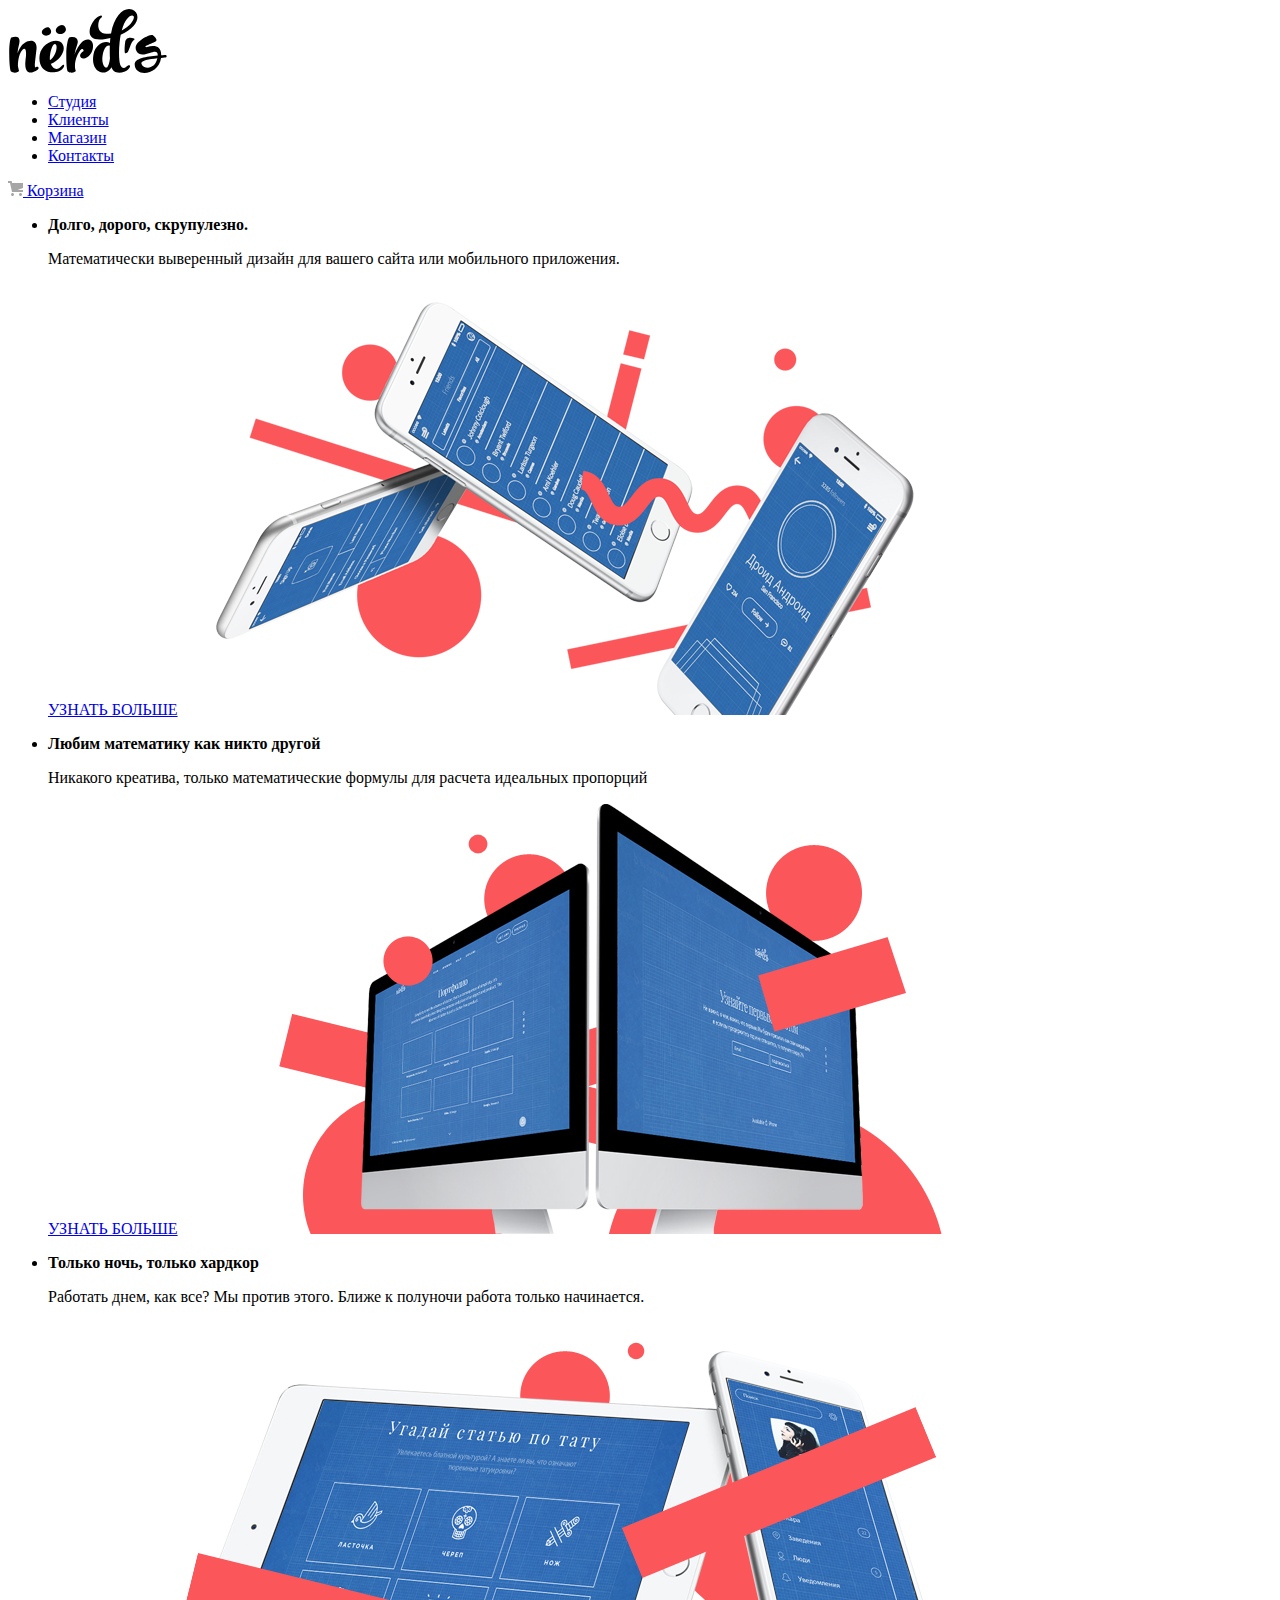
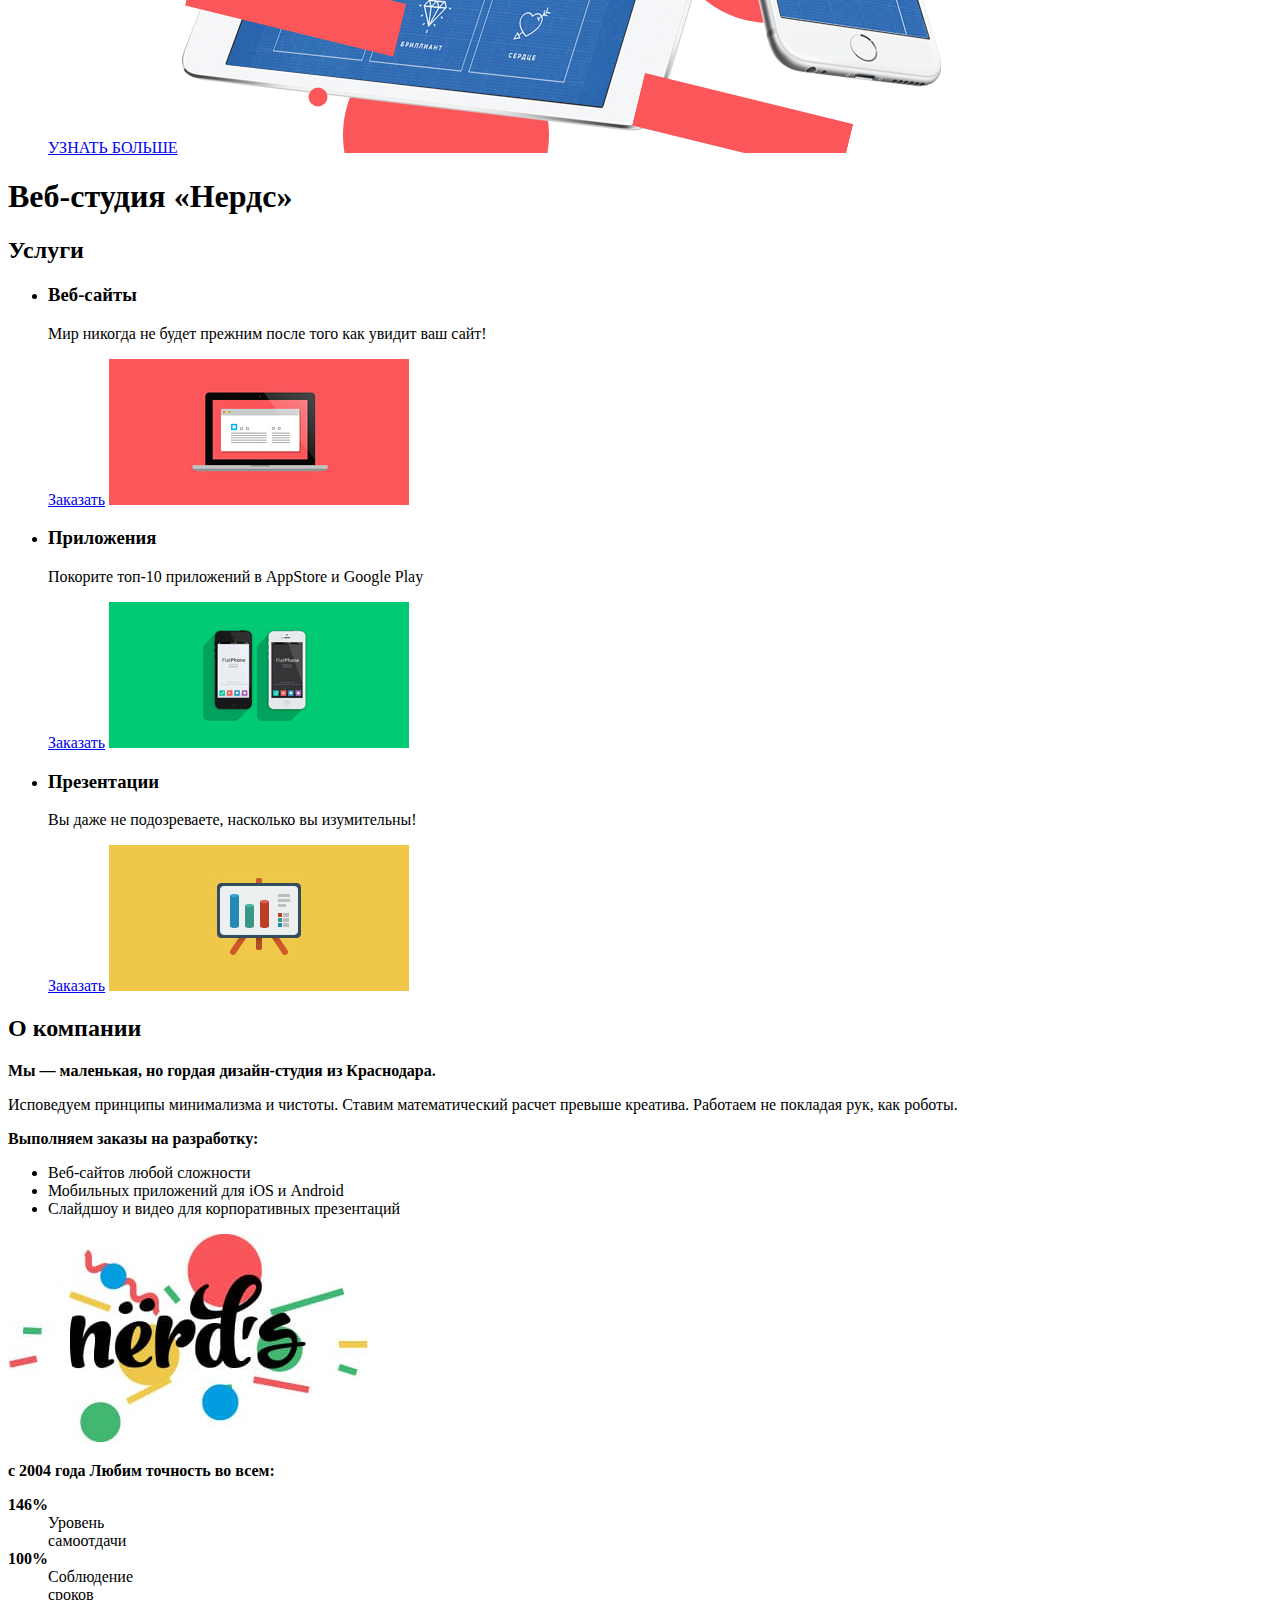
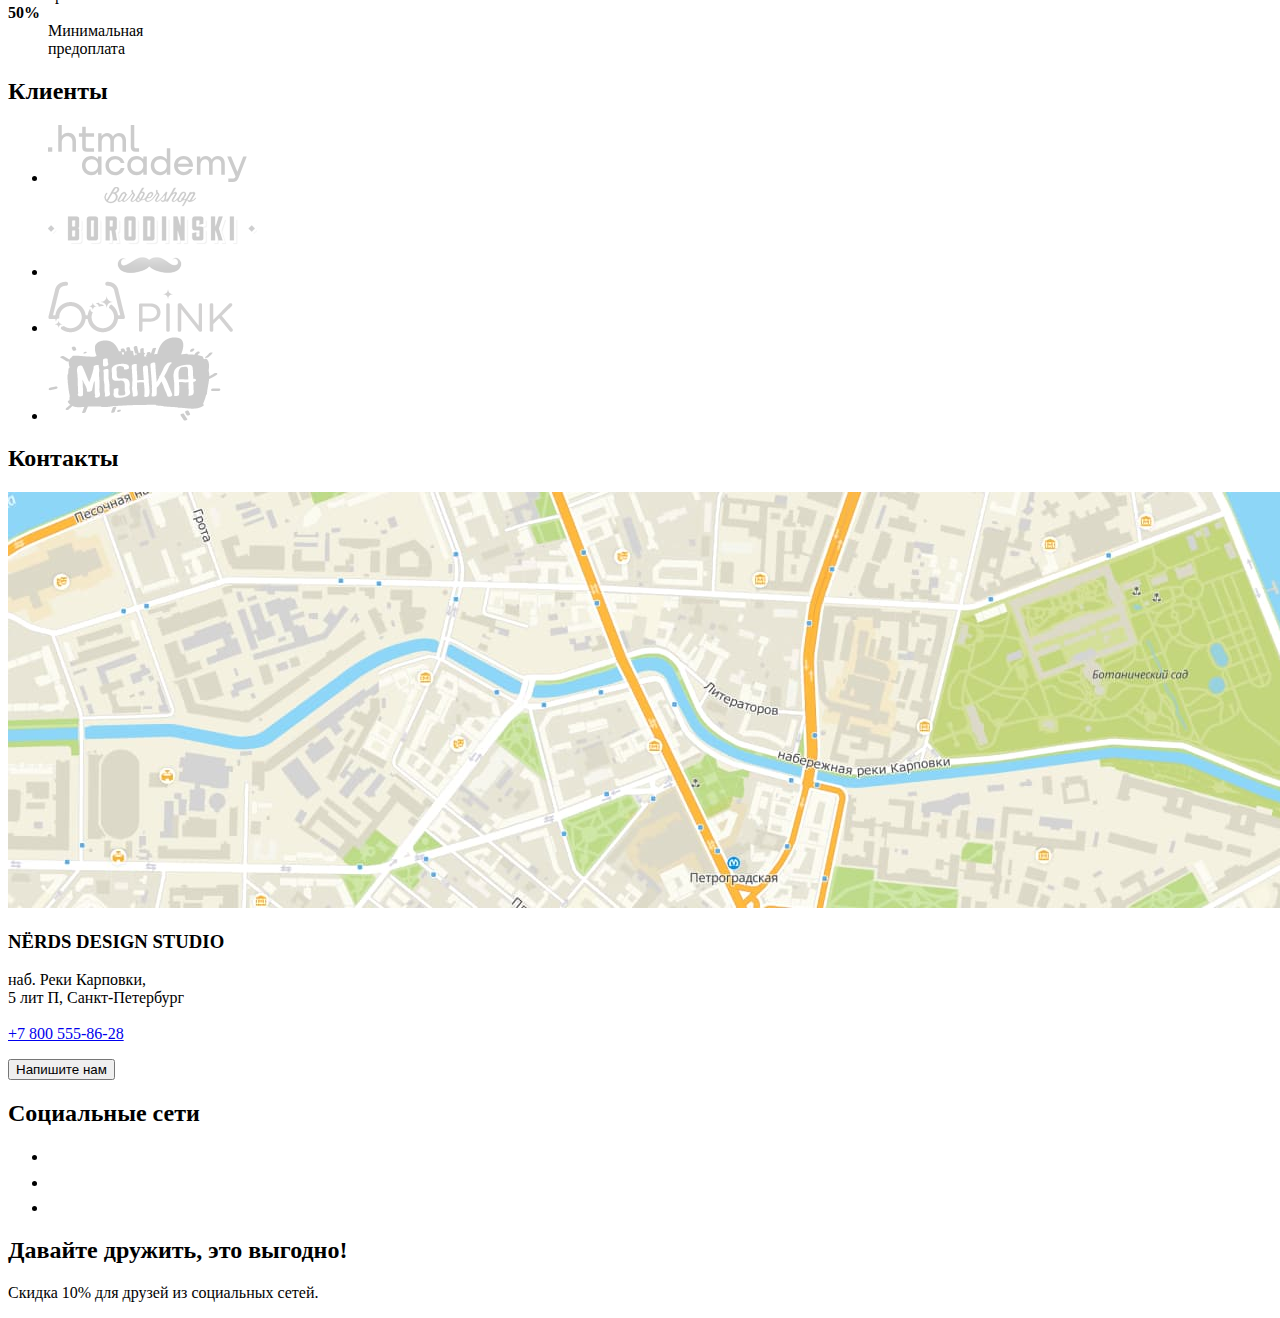
==== index.html @ b9148924 "Добавил изображения" ====
<!DOCTYPE html>
<html lang="ru">

<head>
  <meta charset="utf-8">
  <title>HTML Academy: Нёрдс</title>
  <link rel="icon" href="favicon.ico">
  <link rel="shortcut icon" href="img/favicon/favicon.svg" type="image/svg+xml">
  <link rel="apple-touch-icon" href="img/favicon/favicon-180.png">
  <link rel="manifest" href="manifest.webmanifest">
</head>

<body>
  <header class="main-header">
    <a>
      <img src="img/logo/nerds-logo.svg" width="160" height="65" alt="Логотип студии «Нердс».">
    </a>
    <nav>
      <ul>
        <li><a href="#">Студия</a></li>
        <li><a href="#">Клиенты</a></li>
        <li><a href="catalog.html">Магазин</a></li>
        <li><a href="#">Контакты</a></li>
      </ul>
      <a href="#"><img src="img/icons/cart-icon.svg" width="15" height="15" alt=""> Корзина</a>
    </nav>
    <ul class="slider">
      <li>
        <p><b>Долго, дорого, скрупулезно.</b></p>
        <p>Математически выверенный дизайн для вашего сайта или мобильного приложения.</p>
        <a href="#">УЗНАТЬ БОЛЬШЕ</a>
        <img src="img/slider/slide1.png" width="760" height="431"
          alt="Три мобильных телефона на фоне абстрактых фигур.">
      </li>
      <li>
        <p><b>Любим математику как никто другой</b></p>
        <p>Никакого креатива, только математические формулы для расчета идеальных пропорций</p>
        <a href="#">УЗНАТЬ БОЛЬШЕ</a>
        <img src="img/slider/slide2.png" width="760" height="431"
          alt="Два десктопных компьютера на фоне абстрактных фигур.">
      </li>
      <li>
        <p><b>Только ночь, только хардкор</b></p>
        <p>Работать днем, как все? Мы против этого. Ближе к полуночи работа только начинается.</p>
        <a href="#">УЗНАТЬ БОЛЬШЕ</a>
        <img src="img/slider/slide3.png" width="760" height="431"
          alt="Мобильный телефон и планшет на фоне абстрактных фигур.">
      </li>
    </ul>
  </header>
  <main>
    <h1>Веб-студия «Нердс»</h1>
    <section class="services">
      <h2>Услуги</h2>
      <ul>
        <li>
          <h3>Веб-сайты</h3>
          <p>Мир никогда не будет прежним после того как увидит ваш сайт!</p>
          <a href="#">Заказать</a>
          <img src="img/features/sites.png" width="300" height="146" alt="Компьютер на одноцветном фоне.">
        </li>
        <li>
          <h3>Приложения</h3>
          <p>Покорите топ-10 приложений в AppStore и Google Play</p>
          <a href="#">Заказать</a>
          <img src="img/features/phones.png" width="300" height="146" alt="Два телефона на одноцветном фоне.">
        </li>
        <li>
          <h3>Презентации</h3>
          <p>Вы даже не подозреваете, насколько вы изумительны!</p>
          <a href="#">Заказать</a>
          <img src="img/features/presentations.png" width="300" height="146"
            alt="Доска с презентацией на одноцветном фоне.">
        </li>
      </ul>
    </section>
    <section class="about">
      <h2>О компании</h2>
      <p><b>Мы — маленькая, но гордая дизайн-студия из Краснодара.</b></p>
      <p>Исповедуем принципы минимализма и чистоты. Ставим математический расчет превыше креатива. Работаем не покладая
        рук, как роботы.</p>
      <p><b>Выполняем заказы на разработку:</b></p>
      <ul>
        <li>Веб-сайтов любой сложности</li>
        <li>Мобильных приложений для iOS и Android</li>
        <li>Слайдшоу и видео для корпоративных презентаций</li>
      </ul>
      <img src="img/nerds-color.jpg" width="360" height="208" alt="цветной логотип студии «Нердс».">
      <p><b>с 2004 года Любим точность во всем:</b></p>
      <dl>
        <dt><b>146<span>%</span></b></dt>
        <dd>Уровень<br>самоотдачи</dd>
        <dt><b>100<span>%</span></b></dt>
        <dd>Соблюдение<br>сроков</dd>
        <dt><b>50<span>%</span></b></dt>
        <dd>Минимальная<br>предоплата</dd>
      </dl>
    </section>
    <section class="clients">
      <h2>Клиенты</h2>
      <ul>
        <li><img src="img/logo/htmlacademy.svg" width="199" height="58" alt="Логотип компании «Html academy»."></li>
        <li><img src="img/logo/borodinski.png" width="209" height="90" alt="Логотип компании «Барбершоп Бородинский».">
        </li>
        <li><img src="img/logo/pink.png" width="185" height="52" alt="Логотип компании «Pink»."></li>
        <li><img src="img/logo/mishka.png" width="173" height="84" alt="Логотип компании «Mishka»."></li>
      </ul>
    </section>
  </main>
  <footer class="main-footer">
    <section class="contacts">
      <h2>Контакты</h2>
      <img src="img/map.jpg" width="1440" height="416"
        alt="Расположение компании «Нердс» на карте по адресу Санкт-Петербург, наб. Реки Карповки 5 лит П">
      <article>
        <h3>NЁRDS DESIGN STUDIO</h3>
        <p>наб. Реки Карповки, <br>5 лит П, Санкт-Петербург<br><br><a href="tel:+78005558628">+7 800 555-86-28</a></p>
        <button type="button">Напишите нам</button>
      </article>
    </section>
    <section>
      <h2>Социальные сети</h2>
      <ul>
        <li><img src="img/icons/vk-icon.svg" width="27" height="15" alt="Вконтакте"></li>
        <li><img src="img/icons/fb-icon.svg" width="12" height="22" alt="Фейсбук"></li>
        <li><img src="img/icons/insta-icon.svg" width="21" height="21" alt="Инстаграм"></li>
      </ul>
    </section>
    <section>
      <h2>Давайте дружить, это выгодно!</h2>
      <p>Скидка 10% для друзей из социальных сетей.</p>
    </section>
  </footer>
</body>

</html>
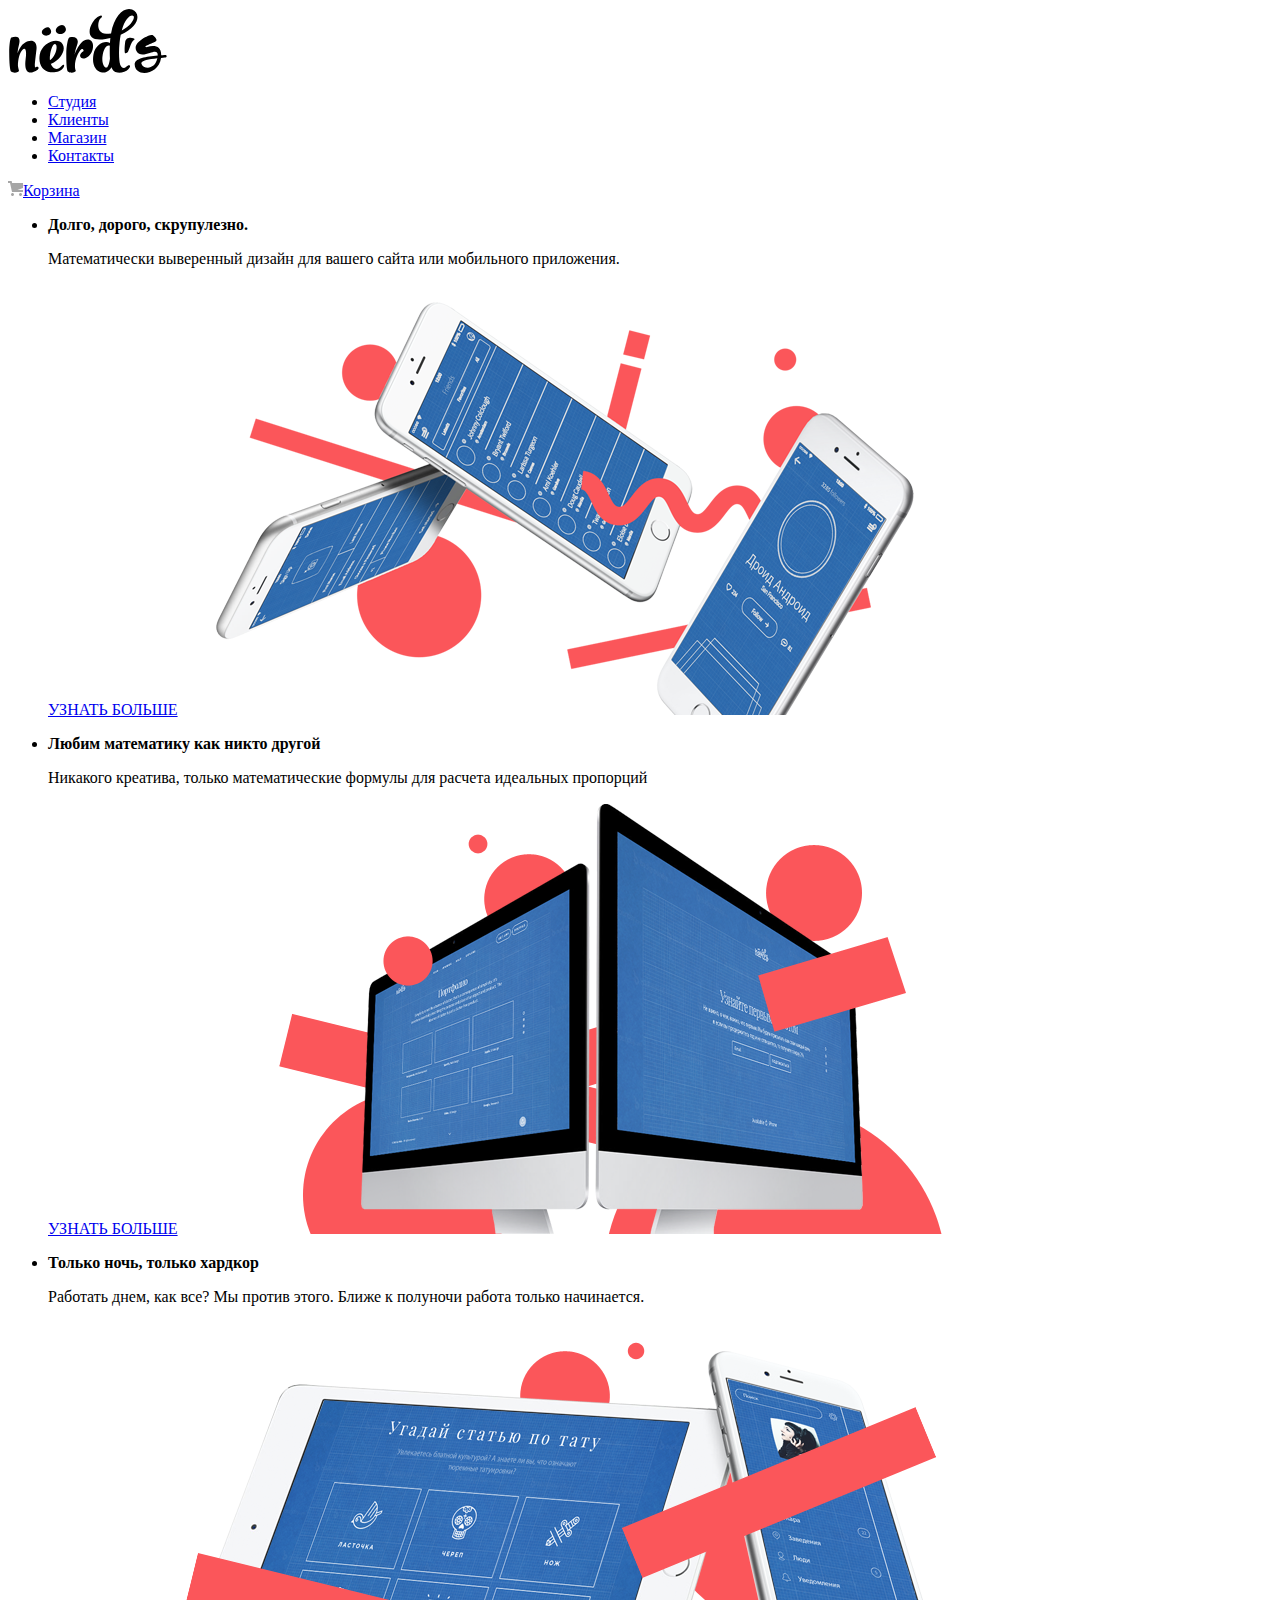
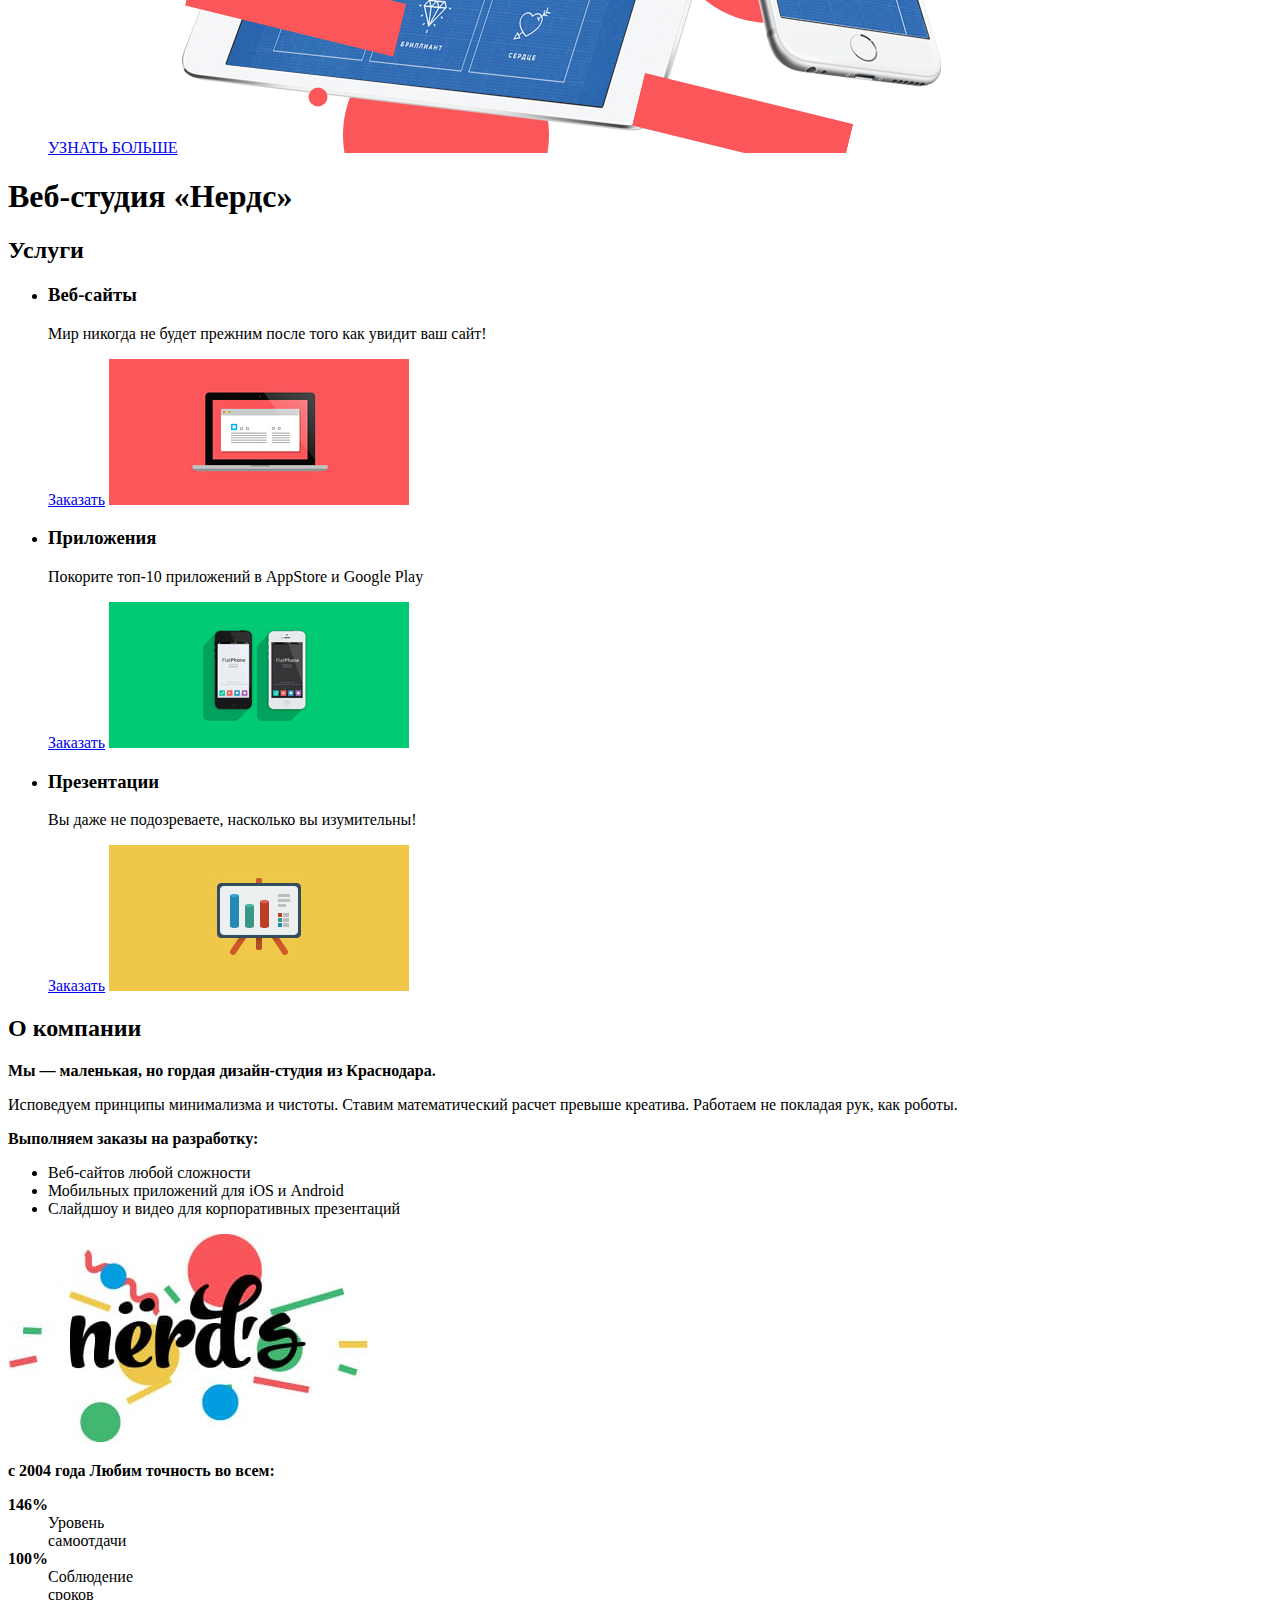
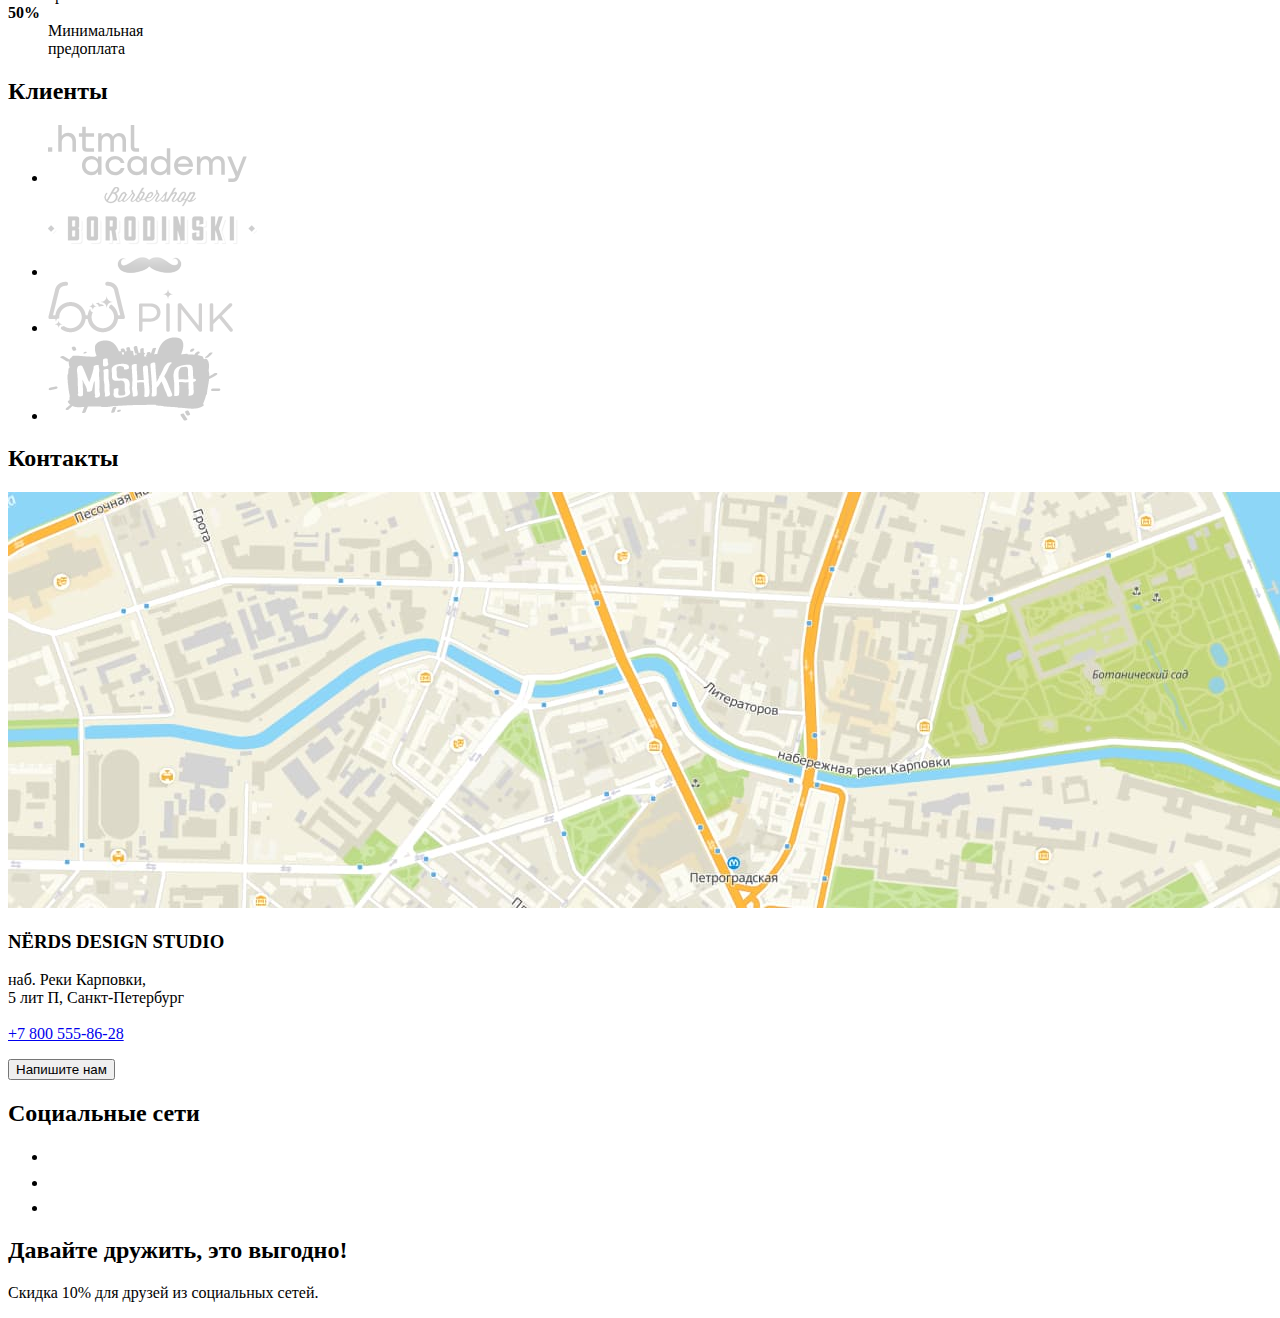
==== commit 54baf038: "Заплнил атрибут alt у иконки корзины" ====
--- a/index.html
+++ b/index.html
@@ -22,7 +22,7 @@
         <li><a href="catalog.html">Магазин</a></li>
         <li><a href="#">Контакты</a></li>
       </ul>
-      <a href="#"><img src="img/icons/cart-icon.svg" width="15" height="15" alt=""> Корзина</a>
+      <a href="#"><img src="img/icons/cart-icon.svg" width="15" height="15" alt="Корзина">Корзина</a>
     </nav>
     <ul class="slider">
       <li>
@@ -108,7 +108,7 @@
     </section>
   </main>
   <footer class="main-footer">
-    <section class="contacts">
+    <div class="contacts">
       <h2>Контакты</h2>
       <img src="img/map.jpg" width="1440" height="416"
         alt="Расположение компании «Нердс» на карте по адресу Санкт-Петербург, наб. Реки Карповки 5 лит П">
@@ -117,19 +117,19 @@
         <p>наб. Реки Карповки, <br>5 лит П, Санкт-Петербург<br><br><a href="tel:+78005558628">+7 800 555-86-28</a></p>
         <button type="button">Напишите нам</button>
       </article>
-    </section>
-    <section>
+    </div>
+    <div>
       <h2>Социальные сети</h2>
       <ul>
         <li><img src="img/icons/vk-icon.svg" width="27" height="15" alt="Вконтакте"></li>
         <li><img src="img/icons/fb-icon.svg" width="12" height="22" alt="Фейсбук"></li>
         <li><img src="img/icons/insta-icon.svg" width="21" height="21" alt="Инстаграм"></li>
       </ul>
-    </section>
-    <section>
+    </div>
+    <div>
       <h2>Давайте дружить, это выгодно!</h2>
       <p>Скидка 10% для друзей из социальных сетей.</p>
-    </section>
+    </div>
   </footer>
 </body>
 
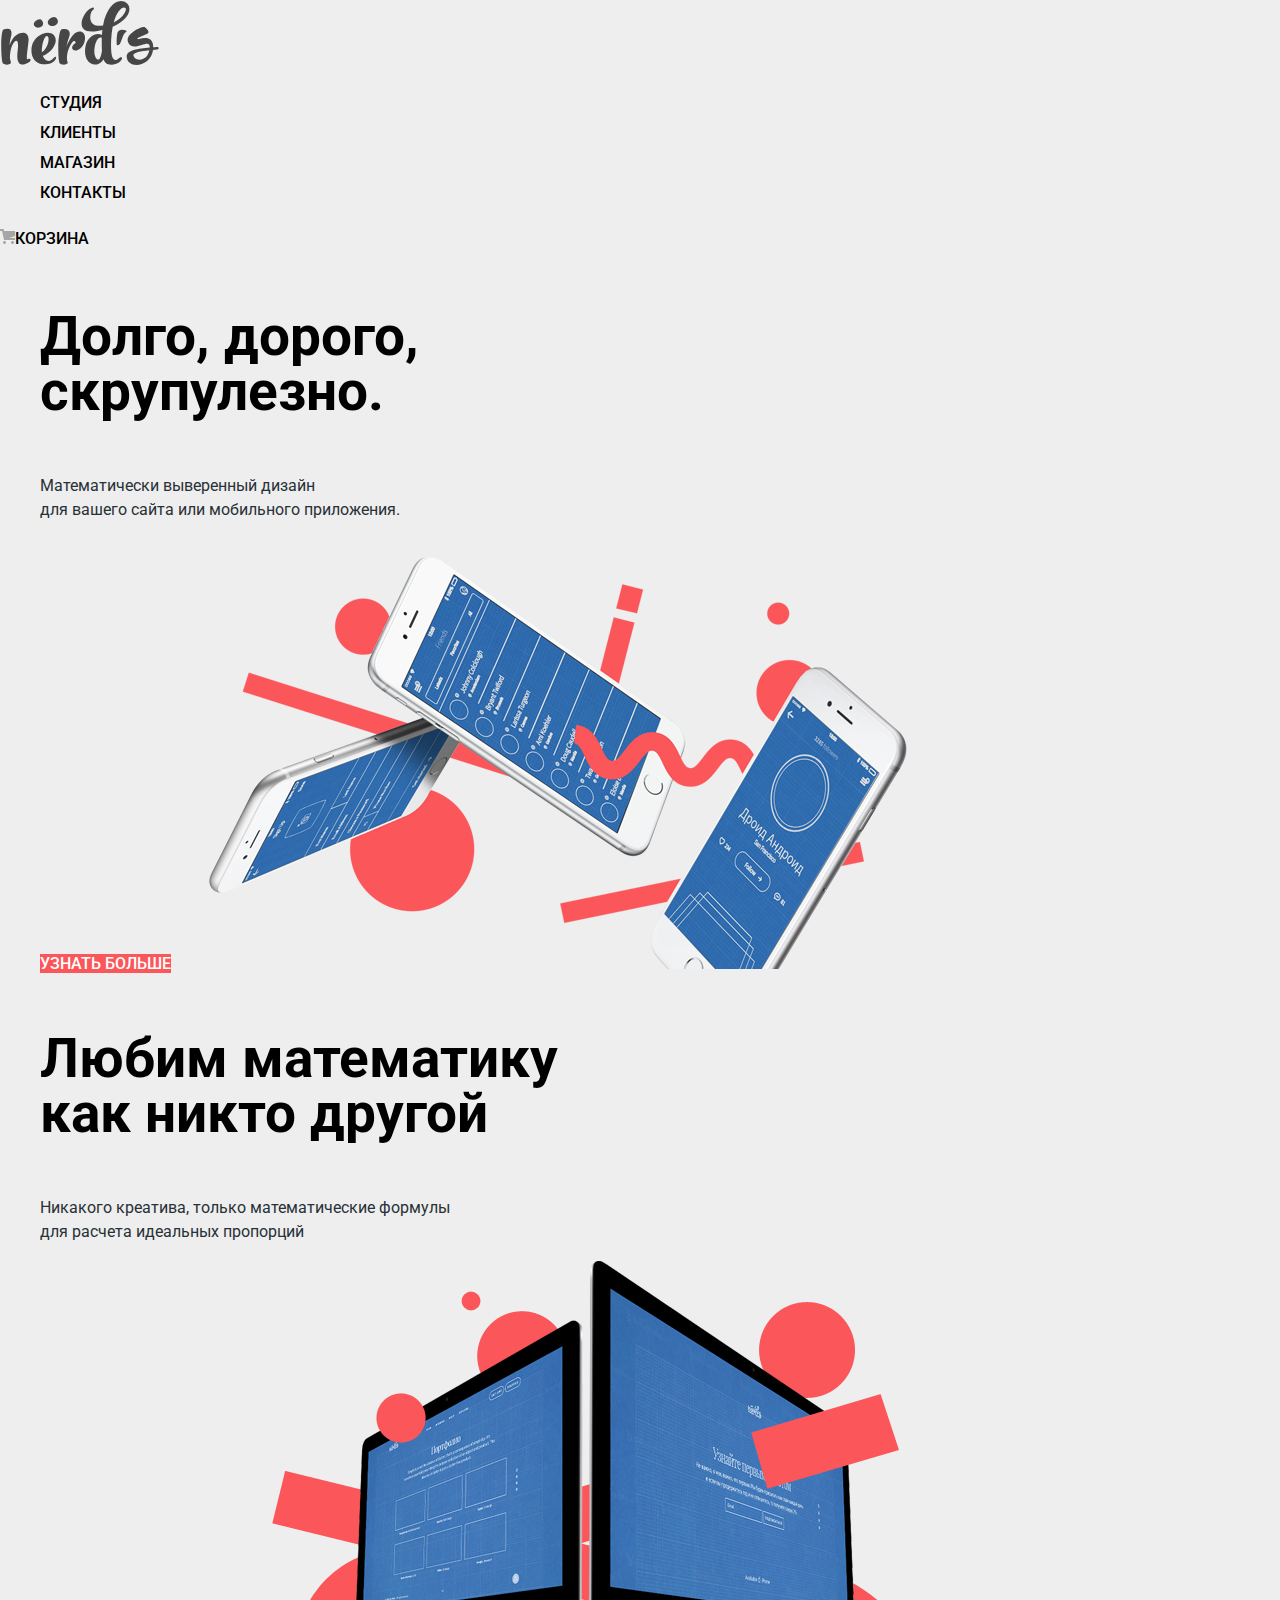
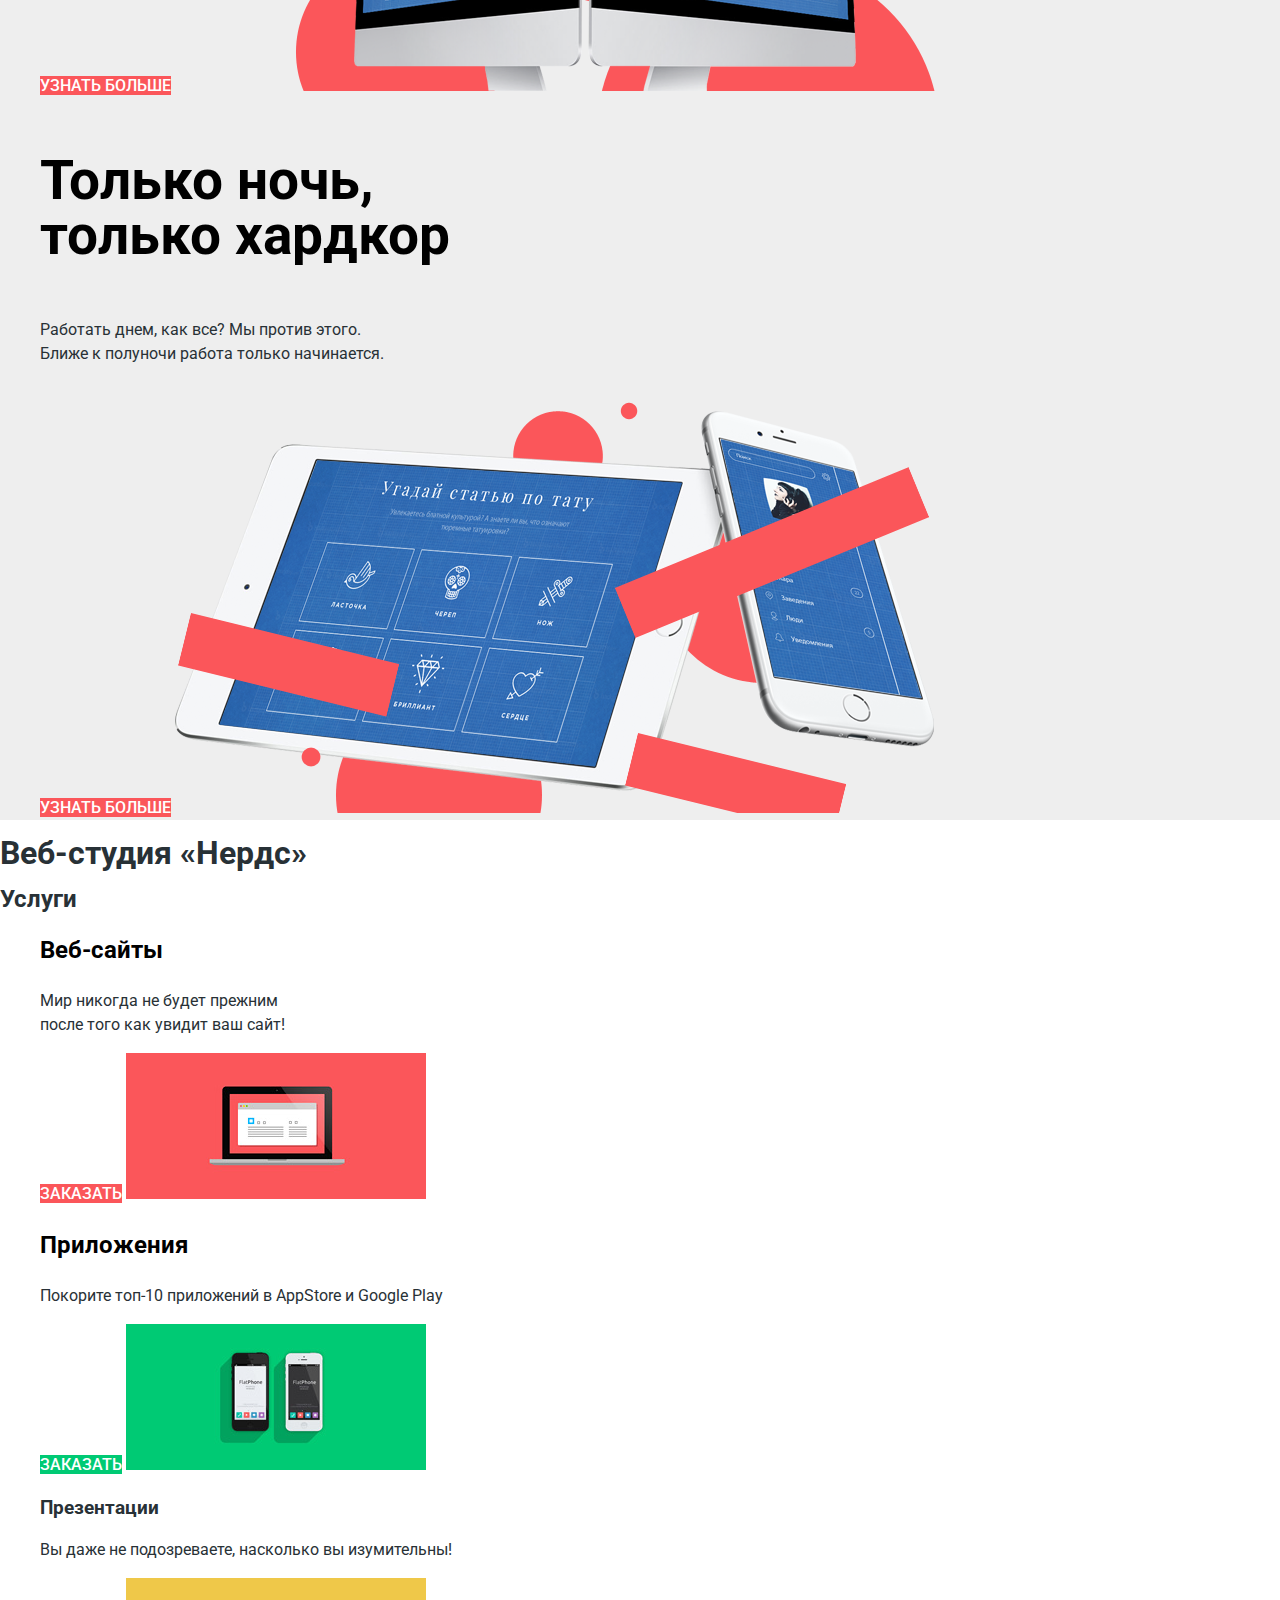
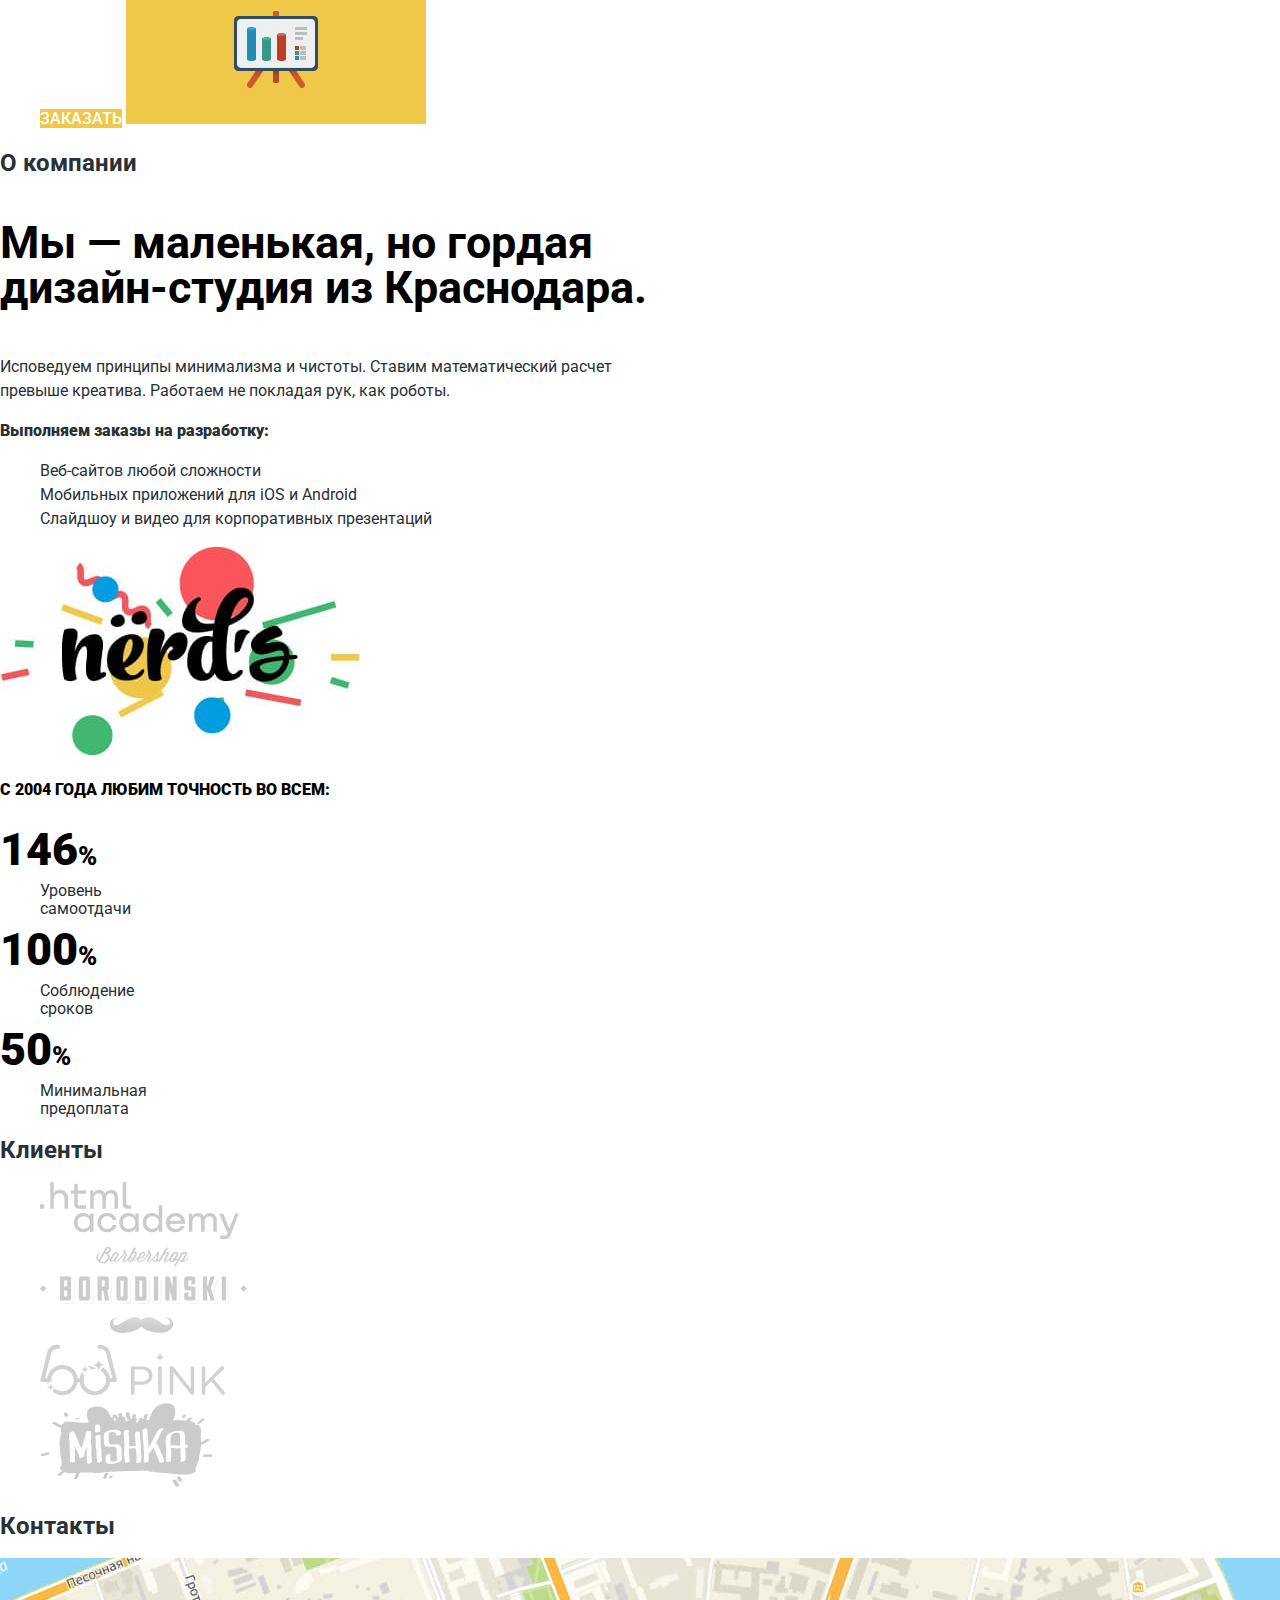
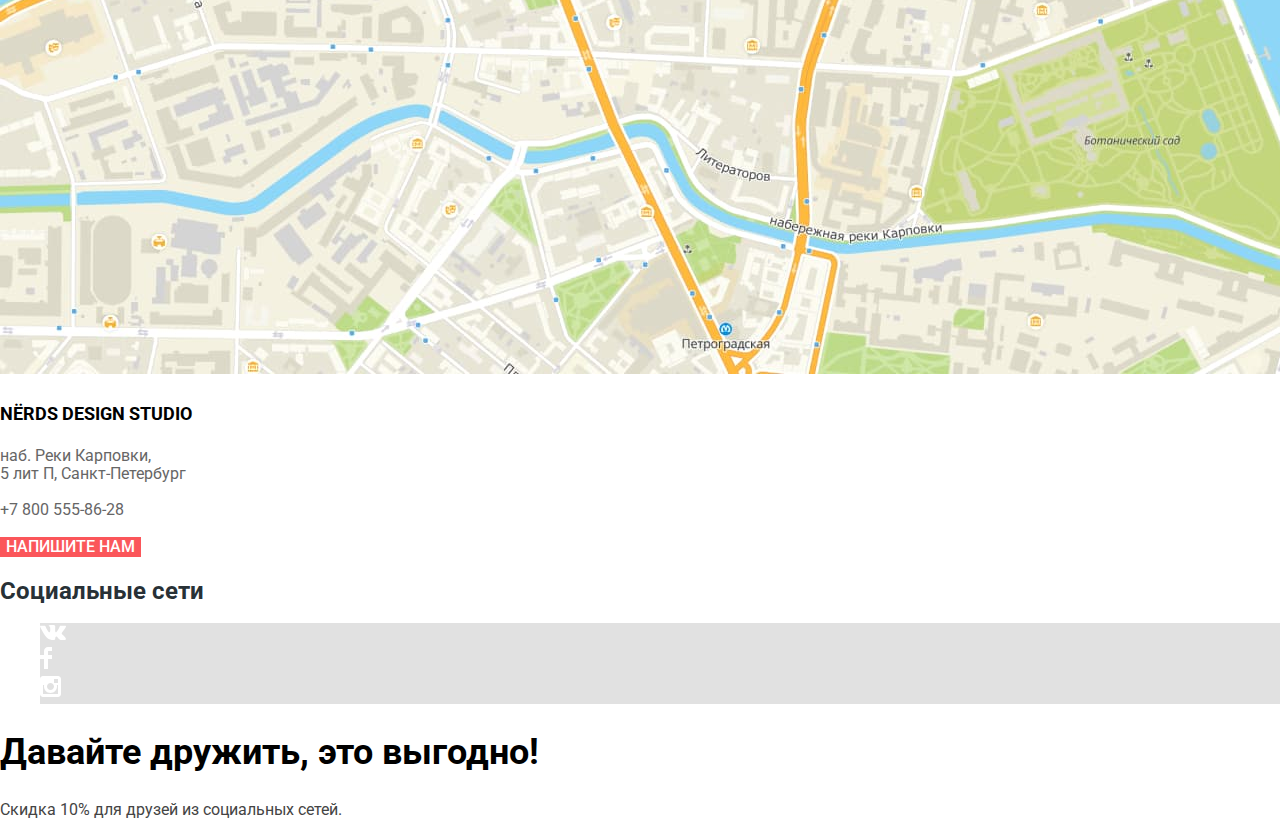
==== commit 80f739d4: "стилизовал главную страницу" ====
--- a/index.html
+++ b/index.html
@@ -8,41 +8,47 @@
   <link rel="shortcut icon" href="img/favicon/favicon.svg" type="image/svg+xml">
   <link rel="apple-touch-icon" href="img/favicon/favicon-180.png">
   <link rel="manifest" href="manifest.webmanifest">
+  <link href="css/normalize.css" rel="stylesheet">
+  <link href="css/style.css" rel="stylesheet">
+  <link rel="preconnect" href="https://fonts.gstatic.com">
+  <link href="https://fonts.googleapis.com/css2?family=Roboto:wght@400;500;700&display=swap" rel="stylesheet">
 </head>
 
-<body>
-  <header class="main-header">
+<body class="page">
+  <header class="header">
     <a>
-      <img src="img/logo/nerds-logo.svg" width="160" height="65" alt="Логотип студии «Нердс».">
+      <img class="header-logo" src="img/logo/nerds-logo.svg" width="160" height="65" alt="Логотип студии «Нердс».">
     </a>
     <nav>
-      <ul>
-        <li><a href="#">Студия</a></li>
-        <li><a href="#">Клиенты</a></li>
-        <li><a href="catalog.html">Магазин</a></li>
-        <li><a href="#">Контакты</a></li>
+      <ul class="header-nav-container">
+        <li><a class="header-nav-link" href="#">Студия</a></li>
+        <li><a class="header-nav-link" href="#">Клиенты</a></li>
+        <li><a class="header-nav-link" href="catalog.html">Магазин</a></li>
+        <li><a class="header-nav-link" href="#">Контакты</a></li>
       </ul>
-      <a href="#"><img src="img/icons/cart-icon.svg" width="15" height="15" alt="Корзина">Корзина</a>
+      <a class="header-nav-link" href="#"><img src="img/icons/cart-icon.svg" width="15" height="15"
+          alt="Корзина">Корзина</a>
     </nav>
     <ul class="slider">
       <li>
-        <p><b>Долго, дорого, скрупулезно.</b></p>
-        <p>Математически выверенный дизайн для вашего сайта или мобильного приложения.</p>
-        <a href="#">УЗНАТЬ БОЛЬШЕ</a>
+        <p class="slider-title"><b>Долго, дорого,<br> скрупулезно.</b></p>
+        <p class="slider-text">Математически выверенный дизайн <br>для вашего сайта или мобильного приложения.</p>
+        <a class="button-accent1 button" href="#">УЗНАТЬ БОЛЬШЕ</a>
         <img src="img/slider/slide1.png" width="760" height="431"
           alt="Три мобильных телефона на фоне абстрактых фигур.">
       </li>
       <li>
-        <p><b>Любим математику как никто другой</b></p>
-        <p>Никакого креатива, только математические формулы для расчета идеальных пропорций</p>
-        <a href="#">УЗНАТЬ БОЛЬШЕ</a>
+        <p class="slider-title"><b>Любим математику <br>как никто другой</b></p>
+        <p class="slider-text">Никакого креатива, только математические формулы <br>для расчета идеальных пропорций</p>
+        <a class="button-accent1 button" href="#">УЗНАТЬ БОЛЬШЕ</a>
         <img src="img/slider/slide2.png" width="760" height="431"
           alt="Два десктопных компьютера на фоне абстрактных фигур.">
       </li>
       <li>
-        <p><b>Только ночь, только хардкор</b></p>
-        <p>Работать днем, как все? Мы против этого. Ближе к полуночи работа только начинается.</p>
-        <a href="#">УЗНАТЬ БОЛЬШЕ</a>
+        <p class="slider-title"><b>Только ночь, <br>только хардкор</b></p>
+        <p class="slider-text">Работать днем, как все? Мы против этого. <br>Ближе к полуночи работа только начинается.
+        </p>
+        <a class="button-accent1 button" href="#">УЗНАТЬ БОЛЬШЕ</a>
         <img src="img/slider/slide3.png" width="760" height="431"
           alt="Мобильный телефон и планшет на фоне абстрактных фигур.">
       </li>
@@ -52,23 +58,23 @@
     <h1>Веб-студия «Нердс»</h1>
     <section class="services">
       <h2>Услуги</h2>
-      <ul>
+      <ul class="services-list">
         <li>
-          <h3>Веб-сайты</h3>
-          <p>Мир никогда не будет прежним после того как увидит ваш сайт!</p>
-          <a href="#">Заказать</a>
+          <h3 class="services-subtitle">Веб-сайты</h3>
+          <p>Мир никогда не будет прежним <br>после того как увидит ваш сайт!</p>
+          <a class="button-accent1 button" href="#">Заказать</a>
           <img src="img/features/sites.png" width="300" height="146" alt="Компьютер на одноцветном фоне.">
         </li>
         <li>
-          <h3>Приложения</h3>
+          <h3 class="services-subtitle">Приложения</h3>
           <p>Покорите топ-10 приложений в AppStore и Google Play</p>
-          <a href="#">Заказать</a>
+          <a class="button-accent2 button" href="#">Заказать</a>
           <img src="img/features/phones.png" width="300" height="146" alt="Два телефона на одноцветном фоне.">
         </li>
         <li>
           <h3>Презентации</h3>
           <p>Вы даже не подозреваете, насколько вы изумительны!</p>
-          <a href="#">Заказать</a>
+          <a class="button-accent3 button" href="#">Заказать</a>
           <img src="img/features/presentations.png" width="300" height="146"
             alt="Доска с презентацией на одноцветном фоне.">
         </li>
@@ -76,59 +82,81 @@
     </section>
     <section class="about">
       <h2>О компании</h2>
-      <p><b>Мы — маленькая, но гордая дизайн-студия из Краснодара.</b></p>
-      <p>Исповедуем принципы минимализма и чистоты. Ставим математический расчет превыше креатива. Работаем не покладая
-        рук, как роботы.</p>
-      <p><b>Выполняем заказы на разработку:</b></p>
-      <ul>
+      <p class="about-title"><b>Мы — маленькая, но гордая <br>дизайн-студия из Краснодара.</b></p>
+      <p>Исповедуем принципы минимализма и чистоты. Ставим математический расчет <br>превыше креатива. Работаем не
+        покладая рук, как роботы.</p>
+      <p class="about-subtitle"><b>Выполняем заказы на разработку:</b></p>
+      <ul class="about-list">
         <li>Веб-сайтов любой сложности</li>
         <li>Мобильных приложений для iOS и Android</li>
         <li>Слайдшоу и видео для корпоративных презентаций</li>
       </ul>
       <img src="img/nerds-color.jpg" width="360" height="208" alt="цветной логотип студии «Нердс».">
-      <p><b>с 2004 года Любим точность во всем:</b></p>
+      <p class="about-numbers-title"><b>с 2004 года Любим точность во всем:</b></p>
       <dl>
-        <dt><b>146<span>%</span></b></dt>
-        <dd>Уровень<br>самоотдачи</dd>
-        <dt><b>100<span>%</span></b></dt>
-        <dd>Соблюдение<br>сроков</dd>
-        <dt><b>50<span>%</span></b></dt>
-        <dd>Минимальная<br>предоплата</dd>
+        <dt class="about-numbers"><b>146<span class="about-percent">%</span></b></dt>
+        <dd class="about-numbers-text">Уровень<br>самоотдачи</dd>
+        <dt class="about-numbers"><b>100<span class="about-percent">%</span></b></dt>
+        <dd class="about-numbers-text">Соблюдение<br>сроков</dd>
+        <dt class="about-numbers"><b>50<span class="about-percent">%</span></b></dt>
+        <dd class="about-numbers-text">Минимальная<br>предоплата</dd>
       </dl>
     </section>
     <section class="clients">
       <h2>Клиенты</h2>
-      <ul>
-        <li><img src="img/logo/htmlacademy.svg" width="199" height="58" alt="Логотип компании «Html academy»."></li>
-        <li><img src="img/logo/borodinski.png" width="209" height="90" alt="Логотип компании «Барбершоп Бородинский».">
+      <ul class="clients-list">
+        <li class="client-logo">
+          <a href="#">
+            <img src="img/logo/htmlacademy.png" width="199" height="58" alt="Логотип компании «Html academy».">
+          </a>
         </li>
-        <li><img src="img/logo/pink.png" width="185" height="52" alt="Логотип компании «Pink»."></li>
-        <li><img src="img/logo/mishka.png" width="173" height="84" alt="Логотип компании «Mishka»."></li>
+        <li class="client-logo">
+          <a href="#">
+            <img src="img/logo/borodinski.png" width="209" height="90" alt="Логотип компании «Барбершоп Бородинский».">
+          </a>
+        </li>
+        <li class="client-logo">
+          <a href="#">
+            <img src="img/logo/pink.png" width="185" height="52" alt="Логотип компании «Pink».">
+          </a>
+        </li>
+        <li class="client-logo">
+          <a href="#">
+            <img src="img/logo/mishka.png" width="173" height="84" alt="Логотип компании «Mishka».">
+          </a>
+        </li>
       </ul>
     </section>
   </main>
-  <footer class="main-footer">
+  <footer class="footer">
     <div class="contacts">
       <h2>Контакты</h2>
       <img src="img/map.jpg" width="1440" height="416"
         alt="Расположение компании «Нердс» на карте по адресу Санкт-Петербург, наб. Реки Карповки 5 лит П">
       <article>
-        <h3>NЁRDS DESIGN STUDIO</h3>
-        <p>наб. Реки Карповки, <br>5 лит П, Санкт-Петербург<br><br><a href="tel:+78005558628">+7 800 555-86-28</a></p>
-        <button type="button">Напишите нам</button>
+        <h3 class="contacts-title">NЁRDS DESIGN STUDIO</h3>
+        <p class="contacts-text">наб. Реки Карповки, <br>5 лит П, Санкт-Петербург<br><br><a class="contacts-phone"
+            href="tel:+78005558628">+7 800 555-86-28</a></p>
+        <button class="button button-accent1" type="button">Напишите нам</button>
       </article>
     </div>
     <div>
       <h2>Социальные сети</h2>
-      <ul>
-        <li><img src="img/icons/vk-icon.svg" width="27" height="15" alt="Вконтакте"></li>
-        <li><img src="img/icons/fb-icon.svg" width="12" height="22" alt="Фейсбук"></li>
-        <li><img src="img/icons/insta-icon.svg" width="21" height="21" alt="Инстаграм"></li>
+      <ul class="social-list">
+        <li class="social-icon">
+          <a href="#"><img src="img/icons/vk-icon.svg" width="27" height="15" alt="Вконтакте"></a>
+        </li>
+        <li class="social-icon">
+          <a href="#"><img src="img/icons/fb-icon.svg" width="12" height="22" alt="Фейсбук"></a>
+        </li>
+        <li class="social-icon">
+          <a href="#"><img src="img/icons/insta-icon.svg" width="21" height="21" alt="Инстаграм"></a>
+        </li>
       </ul>
     </div>
     <div>
-      <h2>Давайте дружить, это выгодно!</h2>
-      <p>Скидка 10% для друзей из социальных сетей.</p>
+      <h2 class="social-title">Давайте дружить, это выгодно!</h2>
+      <p class="social-text">Скидка 10% для друзей из социальных сетей.</p>
     </div>
   </footer>
 </body>
--- a/css/style.css
+++ b/css/style.css
@@ -0,0 +1,261 @@
+:root {
+  --basic-bg-color: #EEEEEE;
+  --accent1-color: #FB565A;
+  --accent1-hover-color: #E74246;
+  --accent1-active-color: #D7373B;
+  --accent2-color: #00CA74;
+  --accent2-hover-color: #00BC6C;
+  --accent2-active-color: #00AA62;
+  --accent3-color: #EFC849;
+  --accent3-hover-color: #EAB534;
+  --accent3-active-color: #E5A722;
+  --text-color: #283136;
+  --text-bold-color: #000;
+  --text-button-color: #fff;
+  --text-button-active-color: rgba(255, 255, 255, 0.3);
+  --text-opacity-color: rgba(0, 0, 0, 0.3);
+  --text-contacts-color: #666;
+  --social-text-color: #444;
+  --social-gradient1-color: #E1E1E1;
+  --social-gradient2-color: #fff;
+  --shadow-color: rgba(0, 1, 1, 0.1);
+}
+
+.page {
+  font-family: "Roboto", "Arial", sans-serif;
+  font-size: 16px;
+  line-height: 24px;
+  color: var(--text-color);
+}
+
+/* button */
+
+.button {
+  text-decoration: none;
+  text-transform: uppercase;
+  color: var(--text-button-color);
+  font-weight: 500;
+  line-height: 18px;
+  border: none;
+}
+
+.button:active {
+  color: var(--text-button-active-color);
+  box-shadow: inset 0px 3px 0px var(--shadow-color);
+}
+
+.button-accent1 {
+  background-color: var(--accent1-color);
+}
+
+.button-accent1:hover {
+  background-color: var(--accent1-hover-color);
+}
+
+.button-accent1:active {
+  background-color: var(--accent1-active-color);
+}
+
+.button-accent2 {
+  background-color: var(--accent2-color);
+}
+
+.button-accent2:hover {
+  background-color: var(--accent2-hover-color);
+}
+
+.button-accent2:active {
+  background-color: var(--accent2-active-color);
+}
+
+.button-accent3 {
+  background-color: var(--accent3-color);
+}
+
+.button-accent3:hover {
+  background-color: var(--accent3-hover-color);
+}
+
+.button-accent3:active {
+  background-color: var(--accent3-active-color);
+}
+
+/* header */
+
+.header {
+  background-color: var(--basic-bg-color);
+}
+
+.header-logo:hover {
+  opacity: 0.7;
+}
+
+.header-logo:active {
+  opacity: 0.3;
+}
+
+.header-nav-container {
+  list-style: none;
+}
+
+.header-nav-link {
+  line-height: 30px;
+  font-weight: 500;
+  text-decoration: none;
+  text-transform: uppercase;
+  color: var(--text-bold-color);
+}
+
+.header-nav-link:hover {
+  color: var(--accent1-color);
+}
+
+.header-nav-link:not([href]) {
+  border-bottom: 2px solid var(--accent1-color);
+}
+
+.header-nav-link:active {
+  color: var(--text-opacity-color);
+}
+
+/* slider */
+
+.slider {
+  list-style: none;
+}
+
+.slider-title {
+  font-size: 55px;
+  line-height: 55px;
+  color: var(--text-bold-color);
+}
+
+/* services */
+
+.services-subtitle {
+  font-size: 24px;
+  font-weight: 700;
+  line-height: 30px;
+  color: var(--text-bold-color);
+}
+
+.services-list {
+  list-style: none;
+}
+
+/* about */
+
+.about-title {
+  font-size: 45px;
+  line-height: 45px;
+  color: var(--text-bold-color);
+}
+
+.about-list {
+  list-style: none;
+}
+
+.about-subtitle {
+  font-weight: bold;
+}
+
+.about-numbers-title {
+  font-weight: 700;
+  color: var(--text-bold-color);
+  text-transform: uppercase;
+}
+
+.about-numbers {
+  font-size: 45px;
+  font-weight: 700;
+  line-height: 64px;
+  color: var(--text-bold-color);
+}
+
+.about-percent {
+  font-size: 26px;
+  line-height: 40px;
+}
+
+.about-numbers-text {
+  font-size: 16px;
+  line-height: 18px;
+}
+
+/* clients */
+
+.clients-list {
+  list-style: none;
+}
+
+.client-logo {
+  opacity: 0.2;
+}
+
+.client-logo:hover {
+  opacity: 1;
+}
+
+.client-logo:active {
+  opacity: 0.3;
+}
+
+/* contacts */
+
+.contacts-title {
+  font-size: 18px;
+  text-transform: uppercase;
+  line-height: 30px;
+  color: var(--text-bold-color);
+}
+
+.contacts-text {
+  font-size: 16px;
+  line-height: 18px;
+  color: var(--text-contacts-color);
+}
+
+.contacts-phone {
+  text-decoration: none;
+  color: inherit;
+}
+
+.contacts-button {
+  border: none;
+}
+
+/* social */
+
+.social-list {
+  list-style: none;
+}
+
+.social-icon {
+  background: linear-gradient(0deg, var(--social-gradient1-color), var(--social-gradient1-color)), var(--social-gradient2-color);
+}
+
+.social-icon:hover {
+  background: linear-gradient(0deg, var(--accent1-hover-color), var(--accent1-hover-color)), var(--social-gradient2-color);
+}
+
+.social-icon:active {
+  background: linear-gradient(0deg, var(--accent1-active-color), var(--accent1-active-color)), var(--social-gradient2-color);
+  box-shadow: inset 0px 3px 0px var(--shadow-color);
+}
+
+.social-icon:active img {
+  opacity: 0.5;
+}
+
+.social-title {
+  font-weight: bold;
+  font-size: 36px;
+  line-height: 36px;
+  color: var(--text-bold-color);
+}
+
+.social-text {
+  color: var(--social-text-color);
+  font-size: 16px;
+  line-height: 22px;
+}
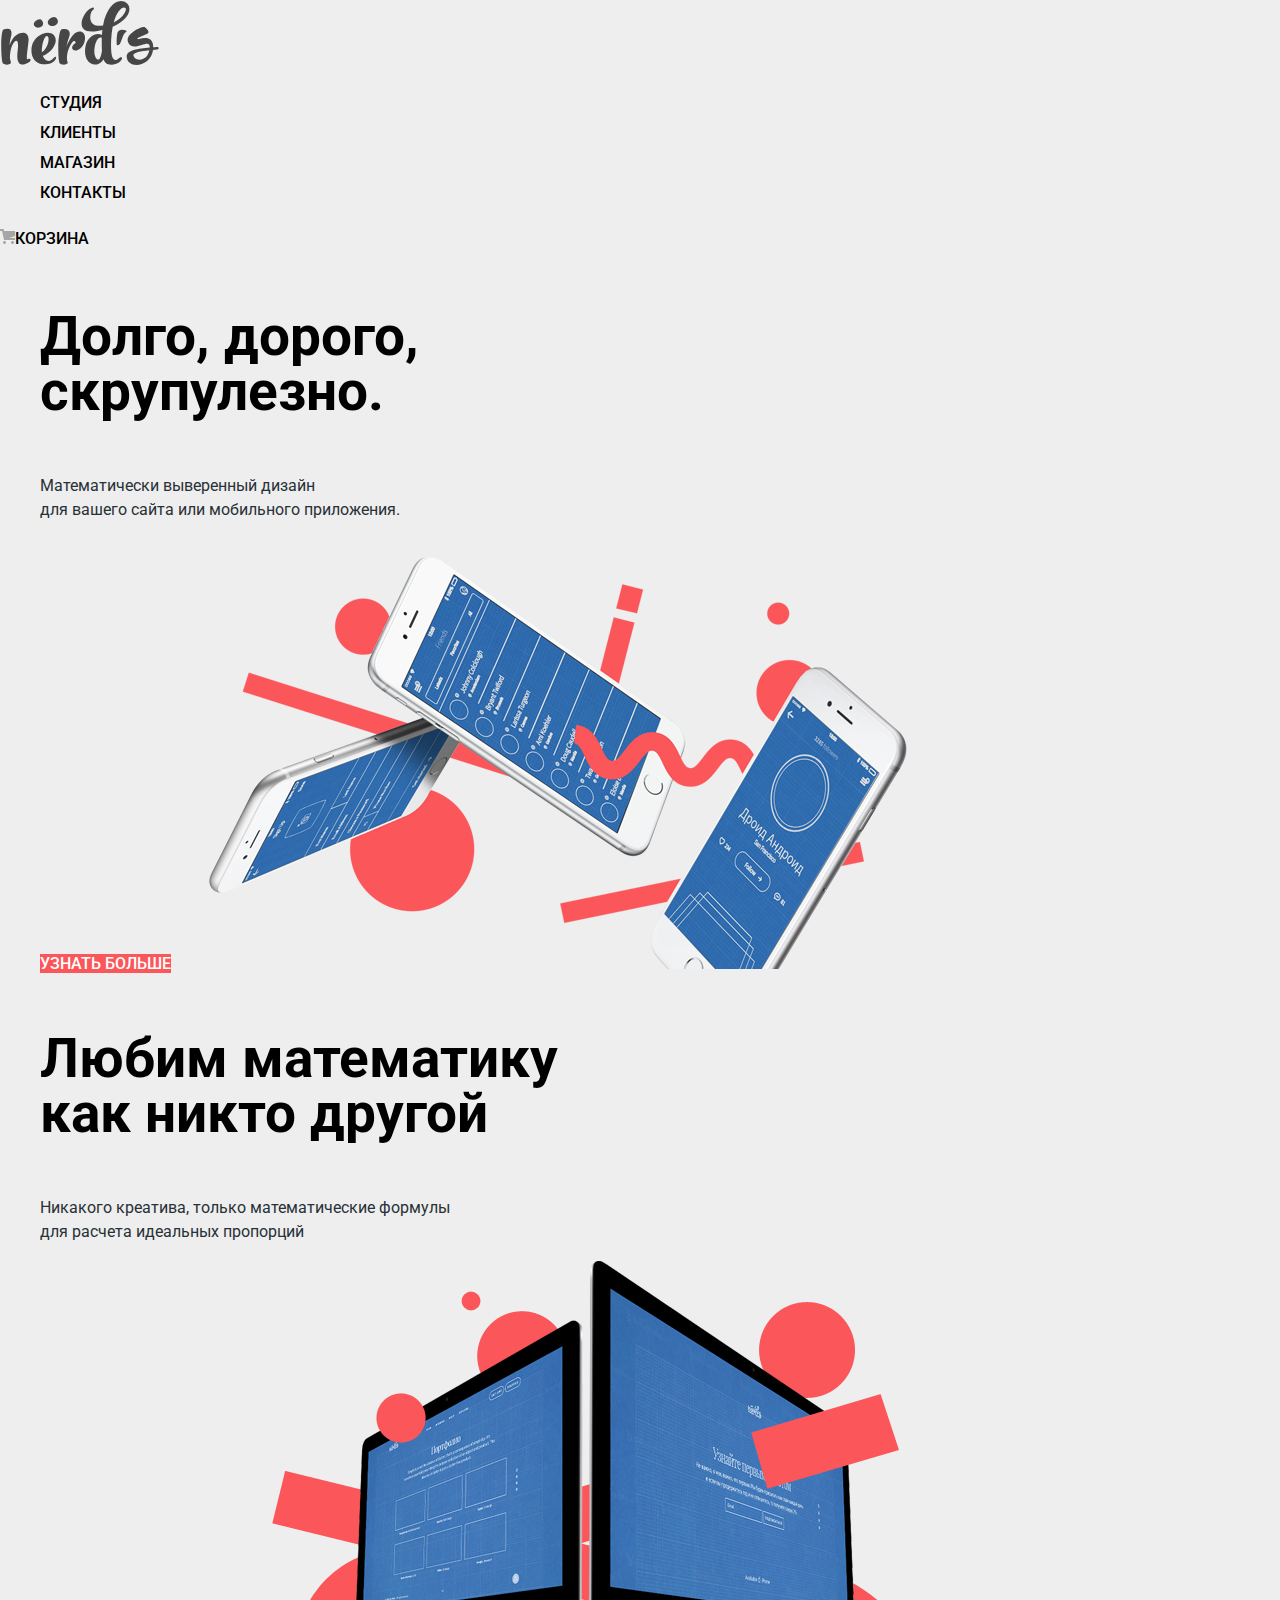
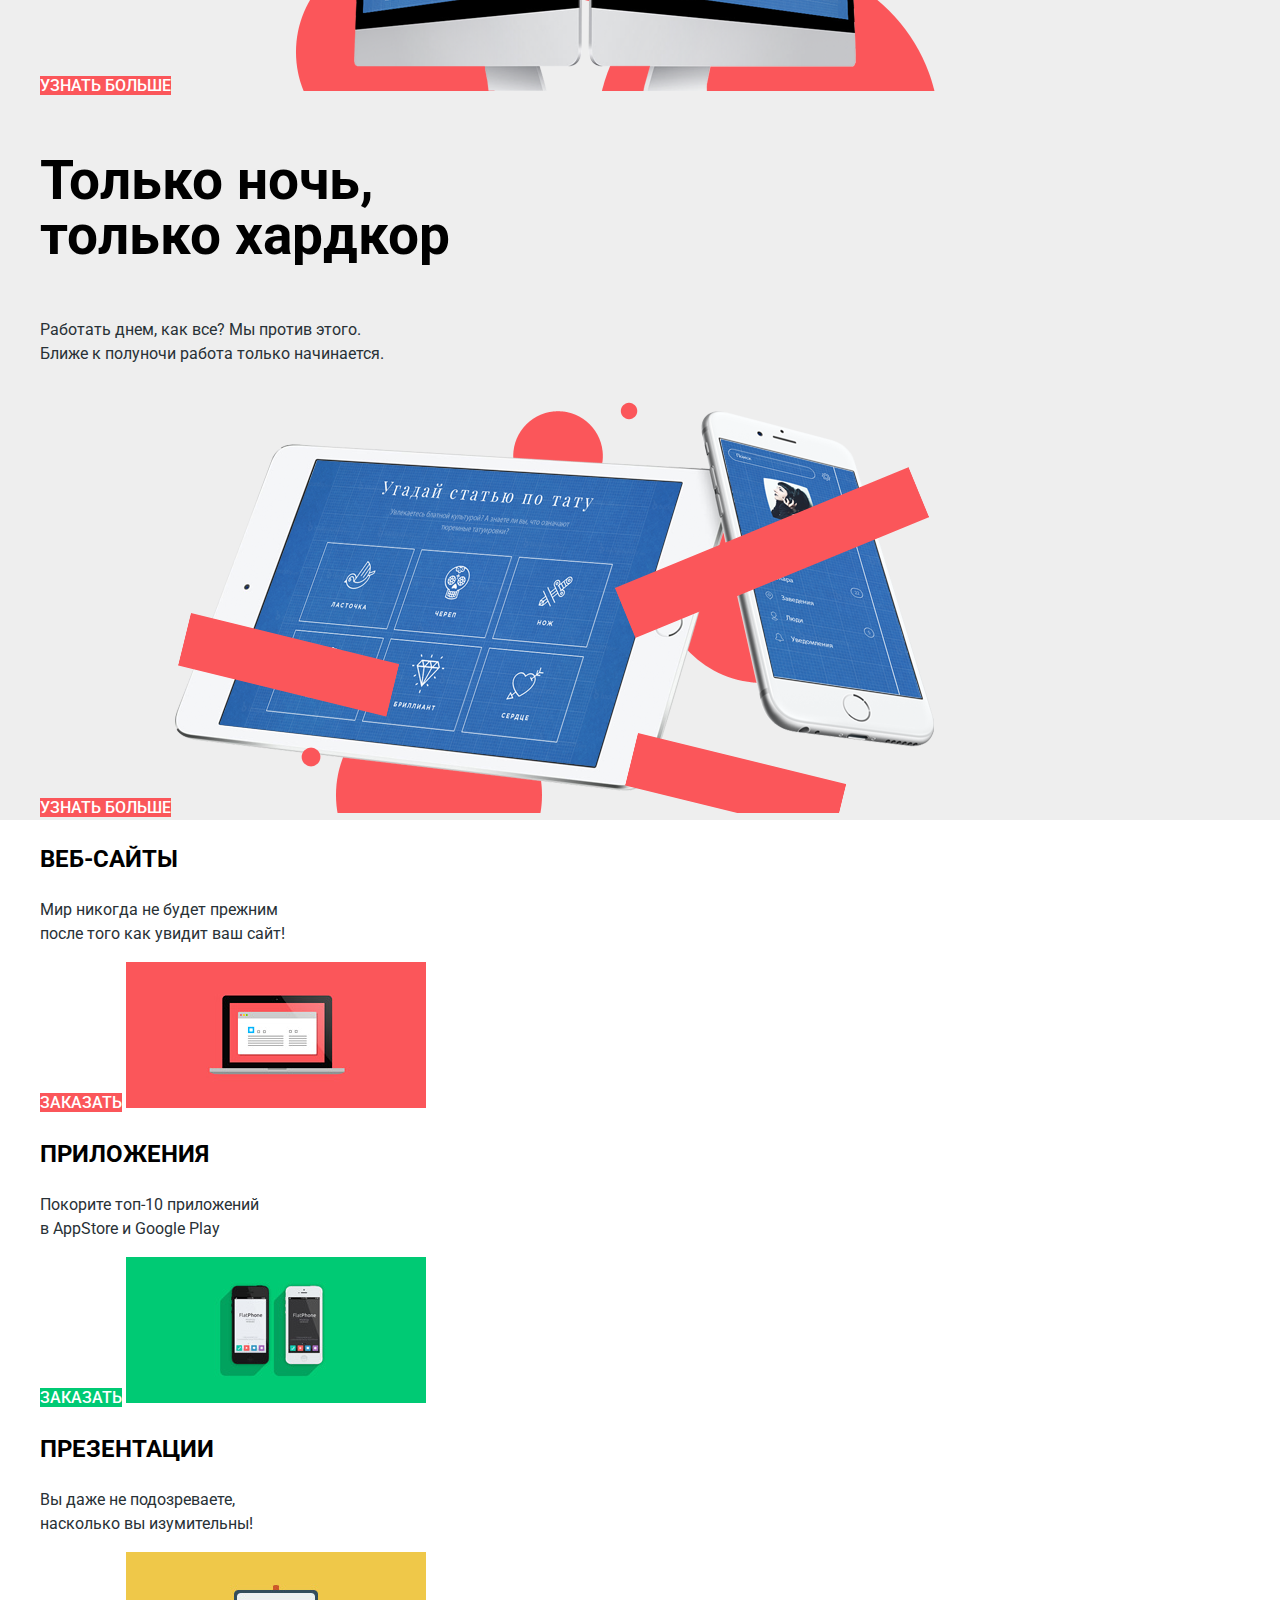
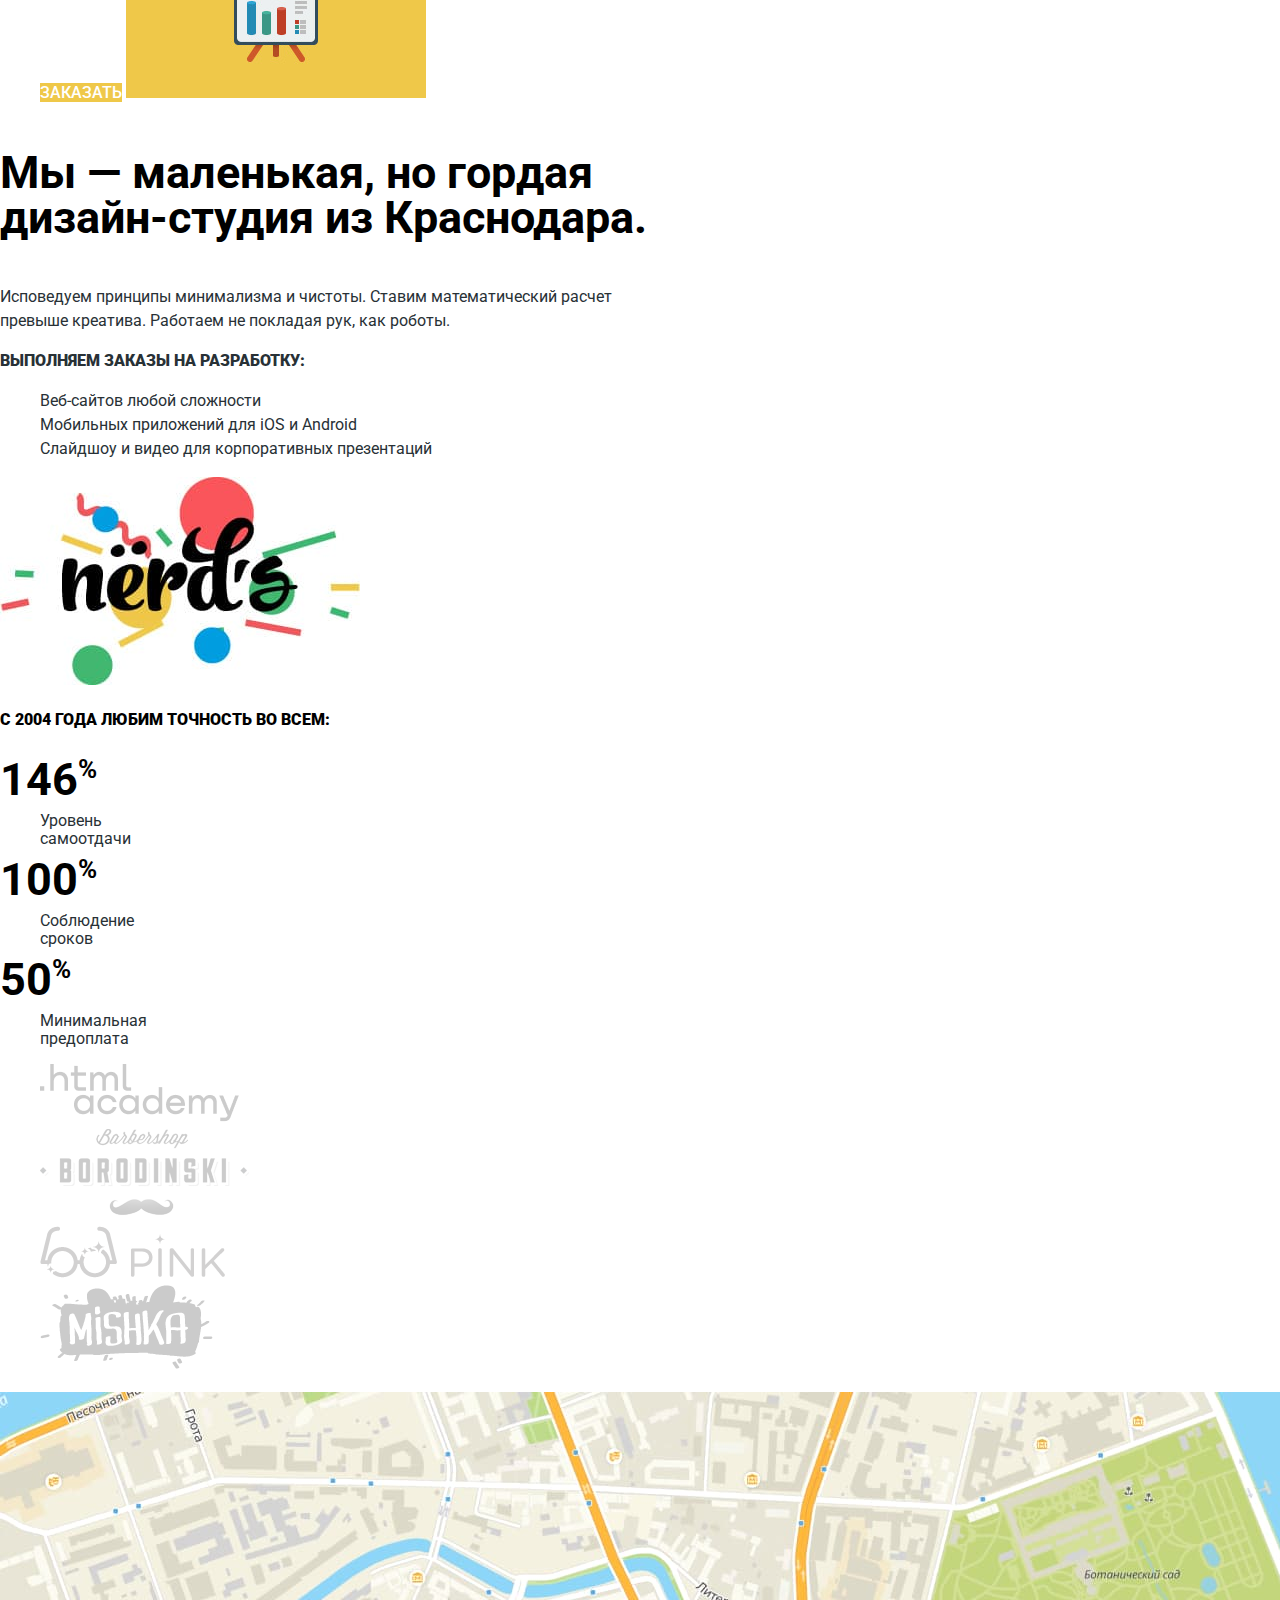
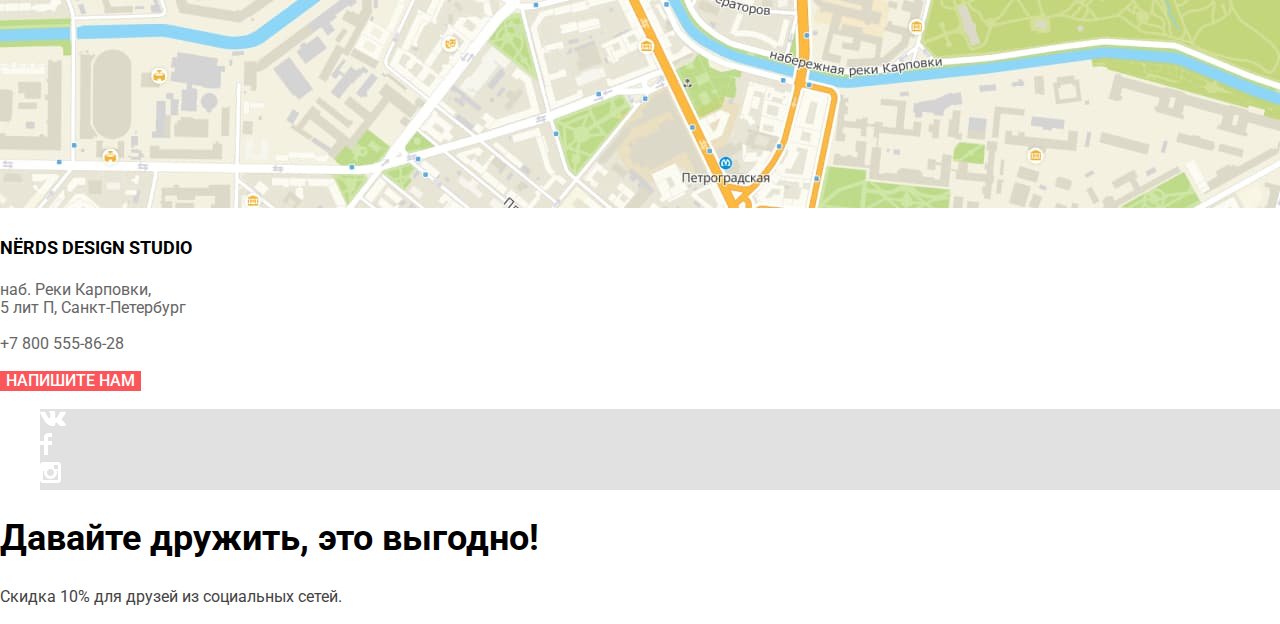
==== commit 7740c10a: "поправил замечания" ====
--- a/index.html
+++ b/index.html
@@ -33,55 +33,55 @@
       <li>
         <p class="slider-title"><b>Долго, дорого,<br> скрупулезно.</b></p>
         <p class="slider-text">Математически выверенный дизайн <br>для вашего сайта или мобильного приложения.</p>
-        <a class="button-accent1 button" href="#">УЗНАТЬ БОЛЬШЕ</a>
+        <a class="button-accent-1 button" href="#">УЗНАТЬ БОЛЬШЕ</a>
         <img src="img/slider/slide1.png" width="760" height="431"
           alt="Три мобильных телефона на фоне абстрактых фигур.">
       </li>
       <li>
         <p class="slider-title"><b>Любим математику <br>как никто другой</b></p>
-        <p class="slider-text">Никакого креатива, только математические формулы <br>для расчета идеальных пропорций</p>
-        <a class="button-accent1 button" href="#">УЗНАТЬ БОЛЬШЕ</a>
+        <p>Никакого креатива, только математические формулы <br>для расчета идеальных пропорций</p>
+        <a class="button-accent-1 button" href="#">УЗНАТЬ БОЛЬШЕ</a>
         <img src="img/slider/slide2.png" width="760" height="431"
           alt="Два десктопных компьютера на фоне абстрактных фигур.">
       </li>
       <li>
         <p class="slider-title"><b>Только ночь, <br>только хардкор</b></p>
-        <p class="slider-text">Работать днем, как все? Мы против этого. <br>Ближе к полуночи работа только начинается.
+        <p>Работать днем, как все? Мы против этого. <br>Ближе к полуночи работа только начинается.
         </p>
-        <a class="button-accent1 button" href="#">УЗНАТЬ БОЛЬШЕ</a>
+        <a class="button-accent-1 button" href="#">УЗНАТЬ БОЛЬШЕ</a>
         <img src="img/slider/slide3.png" width="760" height="431"
           alt="Мобильный телефон и планшет на фоне абстрактных фигур.">
       </li>
     </ul>
   </header>
   <main>
-    <h1>Веб-студия «Нердс»</h1>
+    <h1 class="visually-hidden">Веб-студия «Нердс»</h1>
     <section class="services">
-      <h2>Услуги</h2>
+      <h2 class="visually-hidden">Услуги</h2>
       <ul class="services-list">
         <li>
           <h3 class="services-subtitle">Веб-сайты</h3>
           <p>Мир никогда не будет прежним <br>после того как увидит ваш сайт!</p>
-          <a class="button-accent1 button" href="#">Заказать</a>
+          <a class="button-accent-1 button" href="#">Заказать</a>
           <img src="img/features/sites.png" width="300" height="146" alt="Компьютер на одноцветном фоне.">
         </li>
         <li>
           <h3 class="services-subtitle">Приложения</h3>
-          <p>Покорите топ-10 приложений в AppStore и Google Play</p>
-          <a class="button-accent2 button" href="#">Заказать</a>
+          <p>Покорите топ-10 приложений <br>в AppStore и Google Play</p>
+          <a class="button-accent-2 button" href="#">Заказать</a>
           <img src="img/features/phones.png" width="300" height="146" alt="Два телефона на одноцветном фоне.">
         </li>
         <li>
-          <h3>Презентации</h3>
-          <p>Вы даже не подозреваете, насколько вы изумительны!</p>
-          <a class="button-accent3 button" href="#">Заказать</a>
+          <h3 class="services-subtitle">Презентации</h3>
+          <p>Вы даже не подозреваете, <br>насколько вы изумительны!</p>
+          <a class="button-accent-3 button" href="#">Заказать</a>
           <img src="img/features/presentations.png" width="300" height="146"
             alt="Доска с презентацией на одноцветном фоне.">
         </li>
       </ul>
     </section>
     <section class="about">
-      <h2>О компании</h2>
+      <h2 class="visually-hidden">О компании</h2>
       <p class="about-title"><b>Мы — маленькая, но гордая <br>дизайн-студия из Краснодара.</b></p>
       <p>Исповедуем принципы минимализма и чистоты. Ставим математический расчет <br>превыше креатива. Работаем не
         покладая рук, как роботы.</p>
@@ -94,16 +94,16 @@
       <img src="img/nerds-color.jpg" width="360" height="208" alt="цветной логотип студии «Нердс».">
       <p class="about-numbers-title"><b>с 2004 года Любим точность во всем:</b></p>
       <dl>
-        <dt class="about-numbers"><b>146<span class="about-percent">%</span></b></dt>
+        <dt><b class="about-numbers">146<sup><span class="about-percent">%</span></sup></b></dt>
         <dd class="about-numbers-text">Уровень<br>самоотдачи</dd>
-        <dt class="about-numbers"><b>100<span class="about-percent">%</span></b></dt>
+        <dt><b class="about-numbers">100<sup><span class="about-percent">%</span></sup></b></dt>
         <dd class="about-numbers-text">Соблюдение<br>сроков</dd>
-        <dt class="about-numbers"><b>50<span class="about-percent">%</span></b></dt>
+        <dt><b class="about-numbers">50<sup><span class="about-percent">%</span></sup></b></dt>
         <dd class="about-numbers-text">Минимальная<br>предоплата</dd>
       </dl>
     </section>
     <section class="clients">
-      <h2>Клиенты</h2>
+      <h2 class="visually-hidden">Клиенты</h2>
       <ul class="clients-list">
         <li class="client-logo">
           <a href="#">
@@ -130,18 +130,18 @@
   </main>
   <footer class="footer">
     <div class="contacts">
-      <h2>Контакты</h2>
+      <h2 class="visually-hidden">Контакты</h2>
       <img src="img/map.jpg" width="1440" height="416"
         alt="Расположение компании «Нердс» на карте по адресу Санкт-Петербург, наб. Реки Карповки 5 лит П">
       <article>
         <h3 class="contacts-title">NЁRDS DESIGN STUDIO</h3>
         <p class="contacts-text">наб. Реки Карповки, <br>5 лит П, Санкт-Петербург<br><br><a class="contacts-phone"
             href="tel:+78005558628">+7 800 555-86-28</a></p>
-        <button class="button button-accent1" type="button">Напишите нам</button>
+        <button class="button-accent-1 button" type="button">Напишите нам</button>
       </article>
     </div>
     <div>
-      <h2>Социальные сети</h2>
+      <h2 class="visually-hidden">Социальные сети</h2>
       <ul class="social-list">
         <li class="social-icon">
           <a href="#"><img src="img/icons/vk-icon.svg" width="27" height="15" alt="Вконтакте"></a>
--- a/css/style.css
+++ b/css/style.css
@@ -19,13 +19,27 @@
   --social-gradient1-color: #E1E1E1;
   --social-gradient2-color: #fff;
   --shadow-color: rgba(0, 1, 1, 0.1);
+  --button-submit-hover-bg-color: #DFDFDF;
+  --button-submit-active-bg-color: #D5D5D5;
+  --button-submit-current-bg-color: rgba(0, 0, 0, 0.0001);
+  --button-submit-border-color: #DBDBDB;
 }
 
 .page {
   font-family: "Roboto", "Arial", sans-serif;
   font-size: 16px;
   line-height: 24px;
+  font-weight: 400;
+  font-style: normal;
   color: var(--text-color);
+}
+
+.visually-hidden {
+  position: absolute;
+  clip: rect(0 0 0 0);
+  width: 1px;
+  height: 1px;
+  margin: -1px;
 }
 
 /* button */
@@ -44,40 +58,63 @@
   box-shadow: inset 0px 3px 0px var(--shadow-color);
 }
 
-.button-accent1 {
+.button-accent-1 {
   background-color: var(--accent1-color);
 }
 
-.button-accent1:hover {
+.button-accent-1:hover {
   background-color: var(--accent1-hover-color);
 }
 
-.button-accent1:active {
+.button-accent-1:active {
   background-color: var(--accent1-active-color);
 }
 
-.button-accent2 {
+.button-accent-2 {
   background-color: var(--accent2-color);
 }
 
-.button-accent2:hover {
+.button-accent-2:hover {
   background-color: var(--accent2-hover-color);
 }
 
-.button-accent2:active {
+.button-accent-2:active {
   background-color: var(--accent2-active-color);
 }
 
-.button-accent3 {
+.button-accent-3 {
   background-color: var(--accent3-color);
 }
 
-.button-accent3:hover {
+.button-accent-3:hover {
   background-color: var(--accent3-hover-color);
 }
 
-.button-accent3:active {
+.button-accent-3:active {
   background-color: var(--accent3-active-color);
+}
+
+.button-submit {
+  background-color: var(--basic-bg-color);
+  color: var(--text-bold-color);
+}
+
+.button-submit:hover {
+  background-color: var(--button-submit-hover-bg-color);
+}
+
+.button-submit:active {
+  background-color: var(--button-submit-active-bg-color);
+  color: var(--text-opacity-color);
+}
+
+.button-submit-current {
+  background-color: var(--button-submit-current-bg-color);
+  border: 3px solid var(--button-submit-border-color);
+  border-radius: 3px;
+  color: var(--text-bold-color);
+  font-weight: 500;
+  line-height: 18px;
 }
 
 /* header */
@@ -127,6 +164,7 @@
 .slider-title {
   font-size: 55px;
   line-height: 55px;
+  font-weight: 500;
   color: var(--text-bold-color);
 }
 
@@ -137,6 +175,7 @@
   font-weight: 700;
   line-height: 30px;
   color: var(--text-bold-color);
+  text-transform: uppercase;
 }
 
 .services-list {
@@ -148,6 +187,7 @@
 .about-title {
   font-size: 45px;
   line-height: 45px;
+  font-weight: 500;
   color: var(--text-bold-color);
 }
 
@@ -156,7 +196,8 @@
 }
 
 .about-subtitle {
-  font-weight: bold;
+  font-weight: 700;
+  text-transform: uppercase;
 }
 
 .about-numbers-title {
@@ -259,3 +300,59 @@
   font-size: 16px;
   line-height: 22px;
 }
+
+/* shop */
+
+.shop-title {
+  font-weight: 500;
+  font-size: 55px;
+  line-height: 55px;
+  color: var(--text-bold-color);
+}
+
+.shop-subtitle {
+  font-weight: 700;
+  font-size: 18px;
+  line-height: 30px;
+  color: var(--text-bold-color);
+  text-transform: uppercase;
+}
+
+.filter-range {
+  line-height: 22px;
+  text-transform: uppercase;
+}
+
+.filter-grid-list {
+  list-style: none;
+  line-height: 20px;
+}
+
+.filter-features-list {
+  list-style: none;
+  line-height: 20px;
+}
+
+.shop-sort-list {
+  list-style: none;
+}
+
+.shop-sort-link {
+  font-size: 14px;
+  line-height: 18px;
+  text-decoration: none;
+  text-transform: uppercase;
+  color: var(--text-opacity-color);
+}
+
+.shop-sort-link:not([href]) {
+  color: var(--text-bold-color);
+}
+
+.shop-list {
+  list-style: none;
+}
+
+.pagination-list {
+  list-style: none;
+}
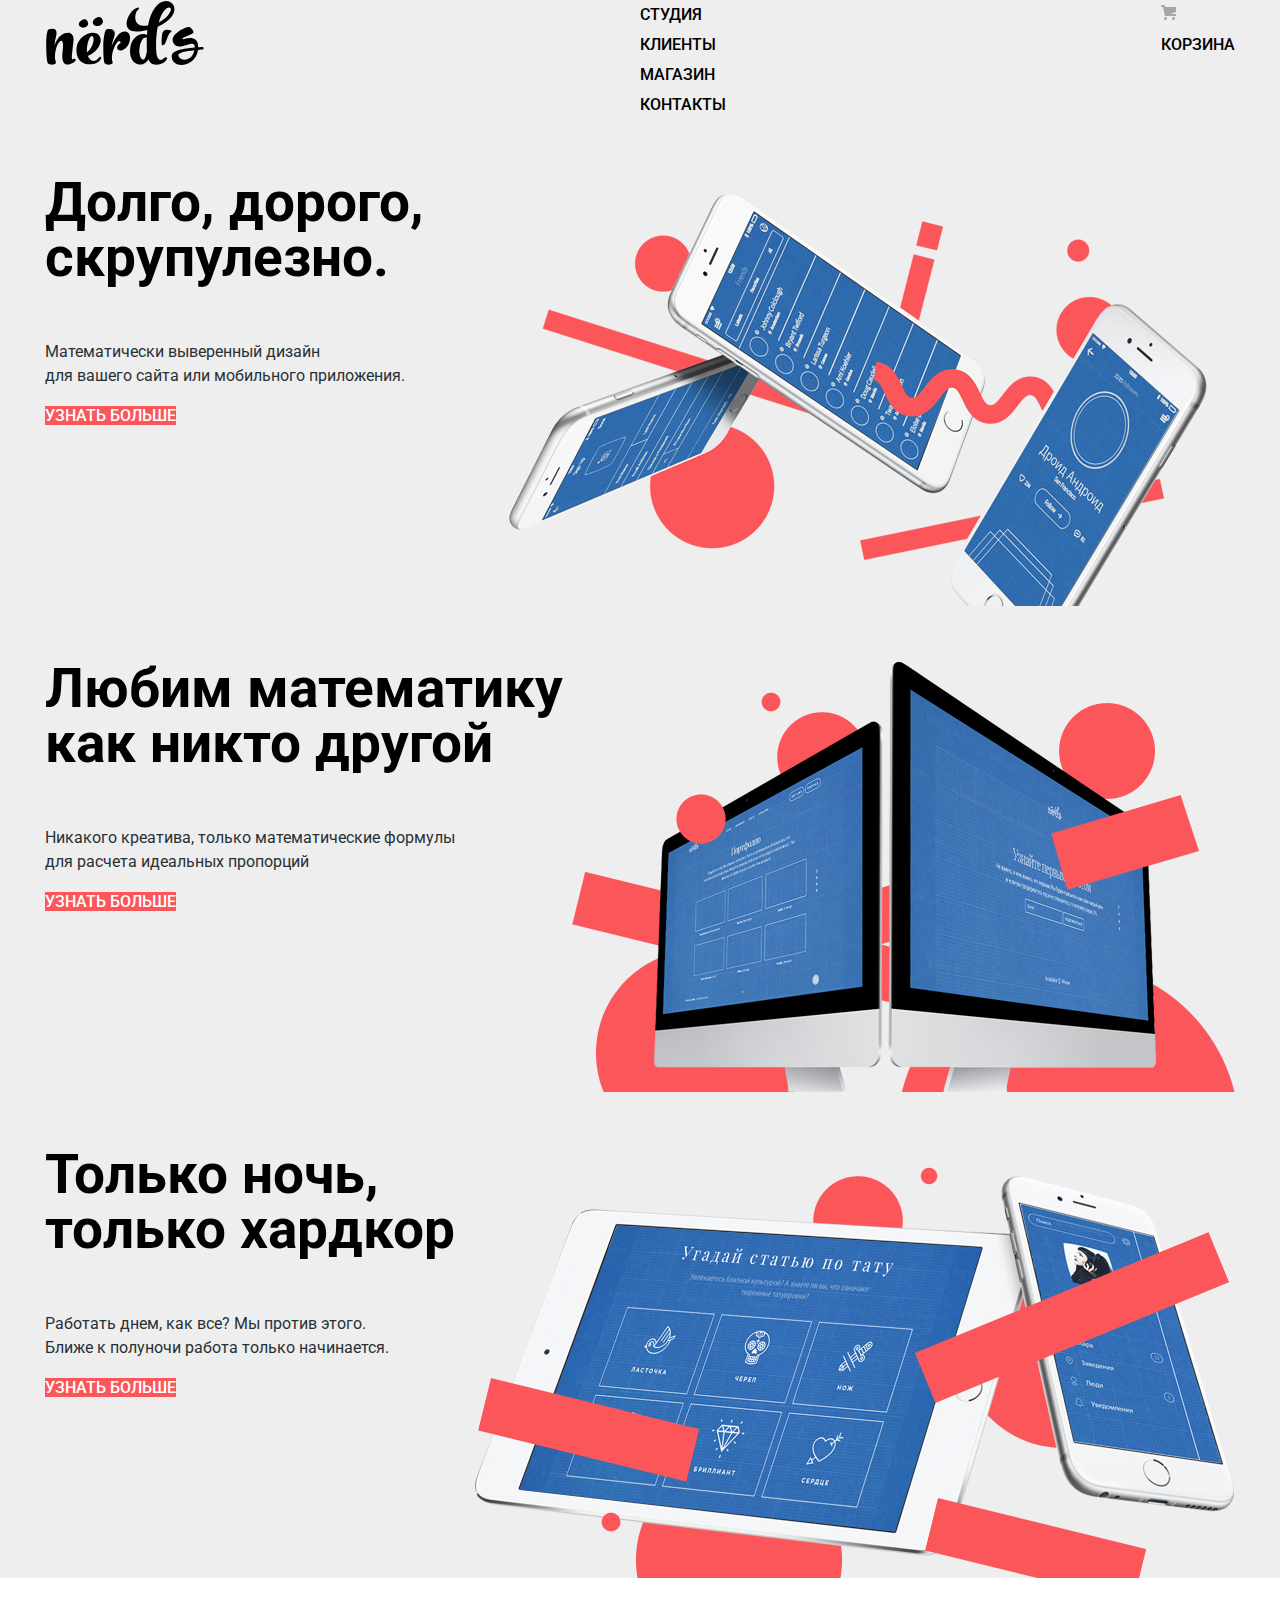
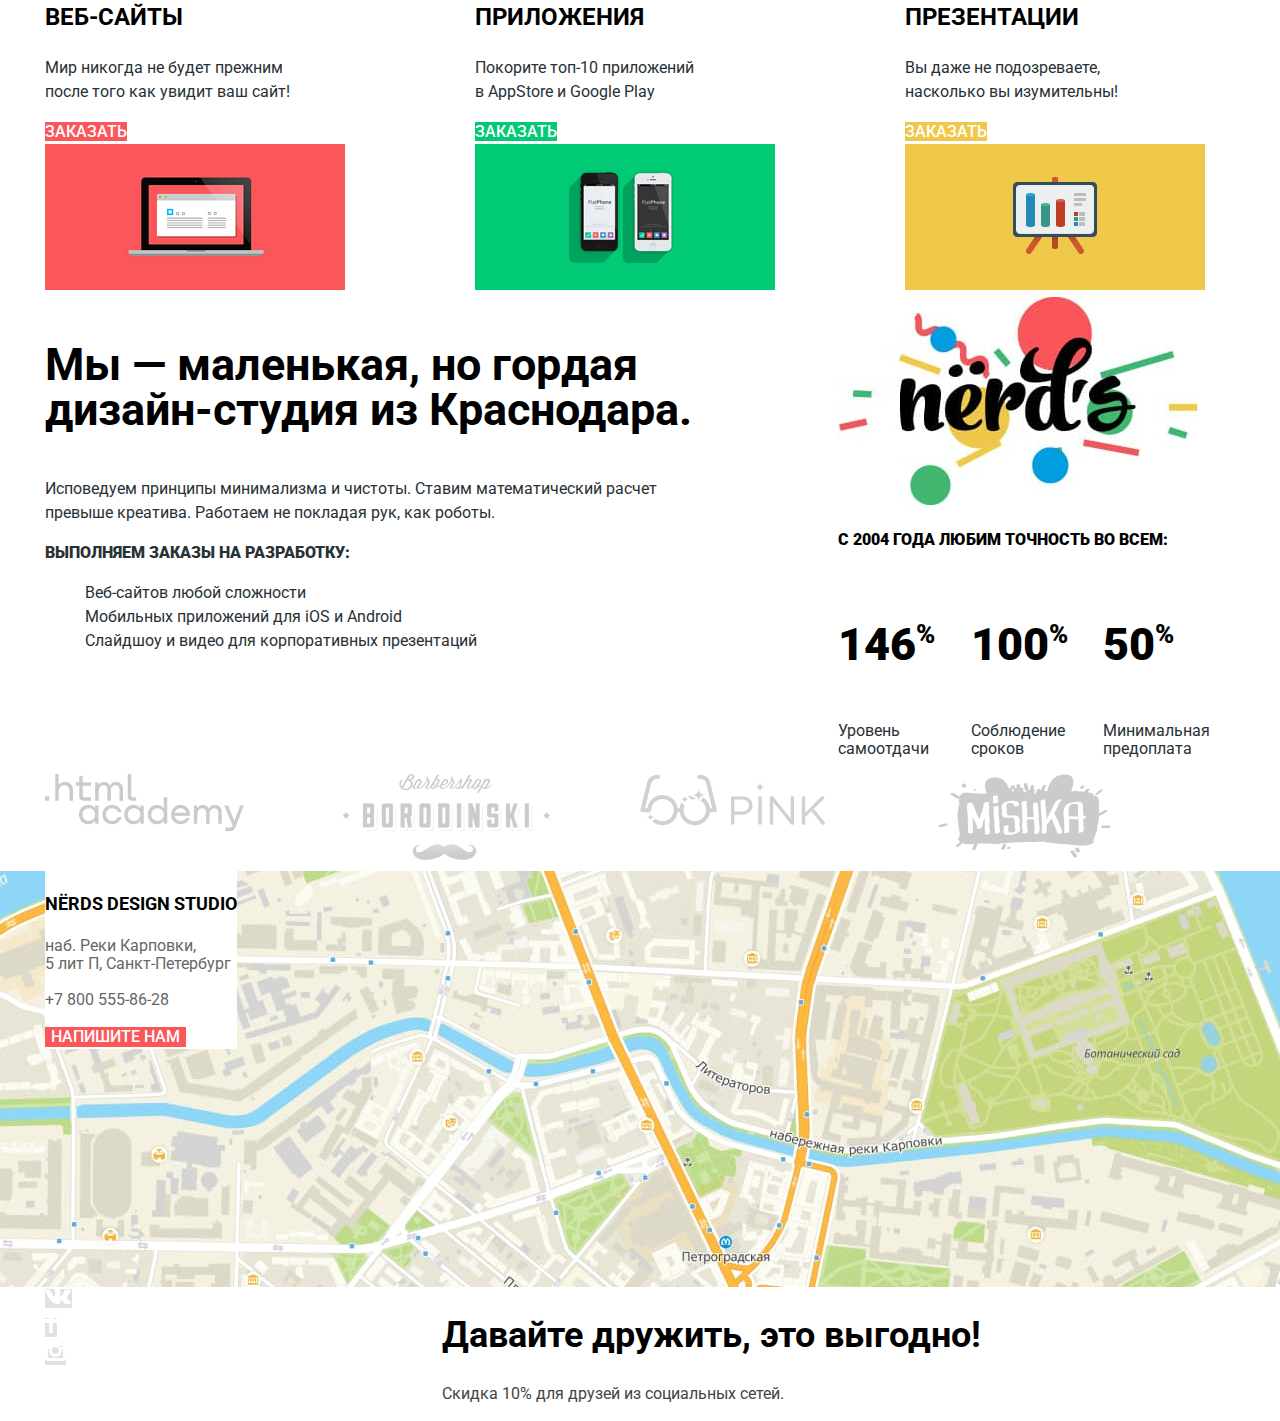
==== commit d09d7e37: "добавил разметку главной страницы на grid layout" ====
--- a/index.html
+++ b/index.html
@@ -16,47 +16,51 @@
 
 <body class="page">
   <header class="header">
-    <a>
-      <img class="header-logo" src="img/logo/nerds-logo.svg" width="160" height="65" alt="Логотип студии «Нердс».">
-    </a>
-    <nav>
-      <ul class="header-nav-container">
-        <li><a class="header-nav-link" href="#">Студия</a></li>
-        <li><a class="header-nav-link" href="#">Клиенты</a></li>
-        <li><a class="header-nav-link" href="catalog.html">Магазин</a></li>
-        <li><a class="header-nav-link" href="#">Контакты</a></li>
+    <div class="container">
+      <div class="header-container">
+        <a>
+          <img class="header-logo" src="img/logo/nerds-logo.svg" width="160" height="65" alt="Логотип студии «Нердс».">
+        </a>
+        <nav class="header-nav">
+          <ul class="header-nav-container">
+            <li><a class="header-nav-link" href="#">Студия</a></li>
+            <li><a class="header-nav-link" href="#">Клиенты</a></li>
+            <li><a class="header-nav-link" href="catalog.html">Магазин</a></li>
+            <li><a class="header-nav-link" href="#">Контакты</a></li>
+          </ul>
+        </nav>
+        <a class="header-nav-link" href="#"><img src="img/icons/cart-icon.svg" width="15" height="15"
+            alt="Корзина">Корзина</a>
+      </div>
+      <ul class="slider">
+        <li class="slider-item">
+          <p class="slider-title"><b>Долго, дорого,<br> скрупулезно.</b></p>
+          <p class="slider-text">Математически выверенный дизайн <br>для вашего сайта или мобильного приложения.</p>
+          <a class="button-accent-1 button" href="#">УЗНАТЬ БОЛЬШЕ</a>
+          <img class="slider-img" src="img/slider/slide1.png" width="760" height="431"
+            alt="Три мобильных телефона на фоне абстрактых фигур.">
+        </li>
+        <li class="slider-item">
+          <p class="slider-title"><b>Любим математику <br>как никто другой</b></p>
+          <p>Никакого креатива, только математические формулы <br>для расчета идеальных пропорций</p>
+          <a class="button-accent-1 button" href="#">УЗНАТЬ БОЛЬШЕ</a>
+          <img class="slider-img" src="img/slider/slide2.png" width="760" height="431"
+            alt="Два десктопных компьютера на фоне абстрактных фигур.">
+        </li>
+        <li class="slider-item">
+          <p class="slider-title"><b>Только ночь, <br>только хардкор</b></p>
+          <p>Работать днем, как все? Мы против этого. <br>Ближе к полуночи работа только начинается.
+          </p>
+          <a class="button-accent-1 button" href="#">УЗНАТЬ БОЛЬШЕ</a>
+          <img class="slider-img" src="img/slider/slide3.png" width="760" height="431"
+            alt="Мобильный телефон и планшет на фоне абстрактных фигур.">
+        </li>
       </ul>
-      <a class="header-nav-link" href="#"><img src="img/icons/cart-icon.svg" width="15" height="15"
-          alt="Корзина">Корзина</a>
-    </nav>
-    <ul class="slider">
-      <li>
-        <p class="slider-title"><b>Долго, дорого,<br> скрупулезно.</b></p>
-        <p class="slider-text">Математически выверенный дизайн <br>для вашего сайта или мобильного приложения.</p>
-        <a class="button-accent-1 button" href="#">УЗНАТЬ БОЛЬШЕ</a>
-        <img src="img/slider/slide1.png" width="760" height="431"
-          alt="Три мобильных телефона на фоне абстрактых фигур.">
-      </li>
-      <li>
-        <p class="slider-title"><b>Любим математику <br>как никто другой</b></p>
-        <p>Никакого креатива, только математические формулы <br>для расчета идеальных пропорций</p>
-        <a class="button-accent-1 button" href="#">УЗНАТЬ БОЛЬШЕ</a>
-        <img src="img/slider/slide2.png" width="760" height="431"
-          alt="Два десктопных компьютера на фоне абстрактных фигур.">
-      </li>
-      <li>
-        <p class="slider-title"><b>Только ночь, <br>только хардкор</b></p>
-        <p>Работать днем, как все? Мы против этого. <br>Ближе к полуночи работа только начинается.
-        </p>
-        <a class="button-accent-1 button" href="#">УЗНАТЬ БОЛЬШЕ</a>
-        <img src="img/slider/slide3.png" width="760" height="431"
-          alt="Мобильный телефон и планшет на фоне абстрактных фигур.">
-      </li>
-    </ul>
+    </div>
   </header>
   <main>
     <h1 class="visually-hidden">Веб-студия «Нердс»</h1>
-    <section class="services">
+    <section class="services container">
       <h2 class="visually-hidden">Услуги</h2>
       <ul class="services-list">
         <li>
@@ -80,29 +84,41 @@
         </li>
       </ul>
     </section>
-    <section class="about">
-      <h2 class="visually-hidden">О компании</h2>
-      <p class="about-title"><b>Мы — маленькая, но гордая <br>дизайн-студия из Краснодара.</b></p>
-      <p>Исповедуем принципы минимализма и чистоты. Ставим математический расчет <br>превыше креатива. Работаем не
-        покладая рук, как роботы.</p>
-      <p class="about-subtitle"><b>Выполняем заказы на разработку:</b></p>
-      <ul class="about-list">
-        <li>Веб-сайтов любой сложности</li>
-        <li>Мобильных приложений для iOS и Android</li>
-        <li>Слайдшоу и видео для корпоративных презентаций</li>
-      </ul>
-      <img src="img/nerds-color.jpg" width="360" height="208" alt="цветной логотип студии «Нердс».">
-      <p class="about-numbers-title"><b>с 2004 года Любим точность во всем:</b></p>
-      <dl>
-        <dt><b class="about-numbers">146<sup><span class="about-percent">%</span></sup></b></dt>
-        <dd class="about-numbers-text">Уровень<br>самоотдачи</dd>
-        <dt><b class="about-numbers">100<sup><span class="about-percent">%</span></sup></b></dt>
-        <dd class="about-numbers-text">Соблюдение<br>сроков</dd>
-        <dt><b class="about-numbers">50<sup><span class="about-percent">%</span></sup></b></dt>
-        <dd class="about-numbers-text">Минимальная<br>предоплата</dd>
-      </dl>
+    <section class="about container">
+      <div class="about-wrapper">
+        <div class="about-item">
+          <h2 class="visually-hidden">О компании</h2>
+          <p class="about-title"><b>Мы — маленькая, но гордая <br>дизайн-студия из Краснодара.</b></p>
+          <p>Исповедуем принципы минимализма и чистоты. Ставим математический расчет <br>превыше креатива. Работаем не
+            покладая рук, как роботы.</p>
+          <p class="about-subtitle"><b>Выполняем заказы на разработку:</b></p>
+          <ul class="about-list">
+            <li>Веб-сайтов любой сложности</li>
+            <li>Мобильных приложений для iOS и Android</li>
+            <li>Слайдшоу и видео для корпоративных презентаций</li>
+          </ul>
+        </div>
+        <div class="about-item">
+          <img src="img/nerds-color.jpg" width="360" height="208" alt="цветной логотип студии «Нердс».">
+          <p class="about-numbers-title"><b>с 2004 года Любим точность во всем:</b></p>
+          <ul class="about-numbers-list">
+            <li>
+              <p class="about-numbers"><b>146<sup><span class="about-percent">%</span></sup></b></p>
+              <p class="about-numbers-text">Уровень<br>самоотдачи</p>
+            </li>
+            <li>
+              <p class="about-numbers"><b>100<sup><span class="about-percent">%</span></sup></b></p>
+              <p class="about-numbers-text">Соблюдение<br>сроков</p>
+            </li>
+            <li>
+              <p class="about-numbers"><b>50<sup><span class="about-percent">%</span></sup></b></p>
+              <p class="about-numbers-text">Минимальная<br>предоплата</p>
+            </li>
+          </ul>
+        </div>
+      </div>
     </section>
-    <section class="clients">
+    <section class="clients container">
       <h2 class="visually-hidden">Клиенты</h2>
       <ul class="clients-list">
         <li class="client-logo">
@@ -131,32 +147,37 @@
   <footer class="footer">
     <div class="contacts">
       <h2 class="visually-hidden">Контакты</h2>
-      <img src="img/map.jpg" width="1440" height="416"
+      <div class="container">
+        <article class="contacts-card">
+          <h3 class="contacts-title">NЁRDS DESIGN STUDIO</h3>
+          <p class="contacts-text">наб. Реки Карповки, <br>5 лит П, Санкт-Петербург<br><br><a class="contacts-phone"
+              href="tel:+78005558628">+7 800 555-86-28</a></p>
+          <button class="button-accent-1 button" type="button">Напишите нам</button>
+        </article>
+      </div>
+      <img class="contacts-map" src="img/map.jpg" width="1440" height="416"
         alt="Расположение компании «Нердс» на карте по адресу Санкт-Петербург, наб. Реки Карповки 5 лит П">
-      <article>
-        <h3 class="contacts-title">NЁRDS DESIGN STUDIO</h3>
-        <p class="contacts-text">наб. Реки Карповки, <br>5 лит П, Санкт-Петербург<br><br><a class="contacts-phone"
-            href="tel:+78005558628">+7 800 555-86-28</a></p>
-        <button class="button-accent-1 button" type="button">Напишите нам</button>
-      </article>
     </div>
-    <div>
-      <h2 class="visually-hidden">Социальные сети</h2>
-      <ul class="social-list">
-        <li class="social-icon">
-          <a href="#"><img src="img/icons/vk-icon.svg" width="27" height="15" alt="Вконтакте"></a>
-        </li>
-        <li class="social-icon">
-          <a href="#"><img src="img/icons/fb-icon.svg" width="12" height="22" alt="Фейсбук"></a>
-        </li>
-        <li class="social-icon">
-          <a href="#"><img src="img/icons/insta-icon.svg" width="21" height="21" alt="Инстаграм"></a>
-        </li>
-      </ul>
-    </div>
-    <div>
-      <h2 class="social-title">Давайте дружить, это выгодно!</h2>
-      <p class="social-text">Скидка 10% для друзей из социальных сетей.</p>
+    <div class="social container">
+      <div>
+        <h2 class="visually-hidden">Социальные сети</h2>
+        <ul class="social-list">
+          <li>
+            <a class="social-icon" href="#"><img src="img/icons/vk-icon.svg" width="27" height="15" alt="Вконтакте"></a>
+          </li>
+          <li>
+            <a class="social-icon" href="#"><img src="img/icons/fb-icon.svg" width="12" height="22" alt="Фейсбук"></a>
+          </li>
+          <li>
+            <a class="social-icon" href="#"><img src="img/icons/insta-icon.svg" width="21" height="21"
+                alt="Инстаграм"></a>
+          </li>
+        </ul>
+      </div>
+      <div>
+        <h2 class="social-title">Давайте дружить, это выгодно!</h2>
+        <p class="social-text">Скидка 10% для друзей из социальных сетей.</p>
+      </div>
     </div>
   </footer>
 </body>
--- a/css/style.css
+++ b/css/style.css
@@ -14,6 +14,7 @@
   --text-button-color: #fff;
   --text-button-active-color: rgba(255, 255, 255, 0.3);
   --text-opacity-color: rgba(0, 0, 0, 0.3);
+  --text-less-opacity-color: rgba(0, 0, 0, 0.6);
   --text-contacts-color: #666;
   --social-text-color: #444;
   --social-gradient1-color: #E1E1E1;
@@ -32,6 +33,9 @@
   font-weight: 400;
   font-style: normal;
   color: var(--text-color);
+  margin: 0;
+  padding: 0;
+  height: 100%;
 }
 
 .visually-hidden {
@@ -42,6 +46,12 @@
   margin: -1px;
 }
 
+.container {
+  width: 1190px;
+  margin: 0 auto;
+  padding: 0 15px;
+}
+
 /* button */
 
 .button {
@@ -123,6 +133,11 @@
   background-color: var(--basic-bg-color);
 }
 
+.header-container {
+  display: grid;
+  grid-template-columns: min-content 1fr min-content;
+}
+
 .header-logo:hover {
   opacity: 0.7;
 }
@@ -131,7 +146,13 @@
   opacity: 0.3;
 }
 
+.header-nav {
+  justify-self: center;
+}
+
 .header-nav-container {
+  margin: 0;
+  padding: 0;
   list-style: none;
 }
 
@@ -158,7 +179,20 @@
 /* slider */
 
 .slider {
-  list-style: none;
+  margin: 0;
+  padding: 0;
+  list-style: none;
+}
+
+.slider-item {
+  position: relative;
+  height: 431px;
+}
+
+.slider-img {
+  position: absolute;
+  top: 0;
+  right: 0;
 }
 
 .slider-title {
@@ -180,9 +214,19 @@
 
 .services-list {
   list-style: none;
+  display: grid;
+  grid-template-columns: 1fr 1fr 1fr;
+  margin: 0;
+  padding: 0;
+  column-gap: 100px;
 }
 
 /* about */
+
+.about-wrapper {
+  display: grid;
+  grid-template-columns: 8fr 4fr;
+}
 
 .about-title {
   font-size: 45px;
@@ -198,6 +242,14 @@
 .about-subtitle {
   font-weight: 700;
   text-transform: uppercase;
+}
+
+.about-numbers-list {
+  display: grid;
+  grid-template-columns: 1fr 1fr 1fr;
+  list-style: none;
+  margin: 0;
+  padding: 0;
 }
 
 .about-numbers-title {
@@ -211,6 +263,7 @@
   font-weight: 700;
   line-height: 64px;
   color: var(--text-bold-color);
+  grid-area: number;
 }
 
 .about-percent {
@@ -221,12 +274,17 @@
 .about-numbers-text {
   font-size: 16px;
   line-height: 18px;
+  grid-area: def;
 }
 
 /* clients */
 
 .clients-list {
-  list-style: none;
+  margin: 0;
+  padding: 0;
+  list-style: none;
+  display: grid;
+  grid-template-columns: 1fr 1fr 1fr 1fr;
 }
 
 .client-logo {
@@ -242,6 +300,16 @@
 }
 
 /* contacts */
+
+.contacts-card {
+  position: absolute;
+  background-color: var(--text-button-color);
+}
+
+.contacts-map {
+  display: block;
+  margin: 0 auto;
+}
 
 .contacts-title {
   font-size: 18px;
@@ -267,7 +335,14 @@
 
 /* social */
 
+.social {
+  display: grid;
+  grid-template-columns: 4fr 8fr;
+}
+
 .social-list {
+  margin: 0;
+  padding: 0;
   list-style: none;
 }
 
@@ -318,6 +393,19 @@
   text-transform: uppercase;
 }
 
+.filter-grid, .filter-range, .filter-features {
+  border: none;
+}
+
+.filter-range-field {
+  background-color: var(--basic-bg-color);
+  border: none;
+}
+
+.filter-range-field::placeholder {
+  color: var(--text-color);
+}
+
 .filter-range {
   line-height: 22px;
   text-transform: uppercase;
@@ -345,7 +433,11 @@
   color: var(--text-opacity-color);
 }
 
-.shop-sort-link:not([href]) {
+.shop-sort-link:hover {
+  color: var(--text-less-opacity-color);
+}
+
+.shop-sort-link:not([href]), .shop-sort-link:active {
   color: var(--text-bold-color);
 }
 
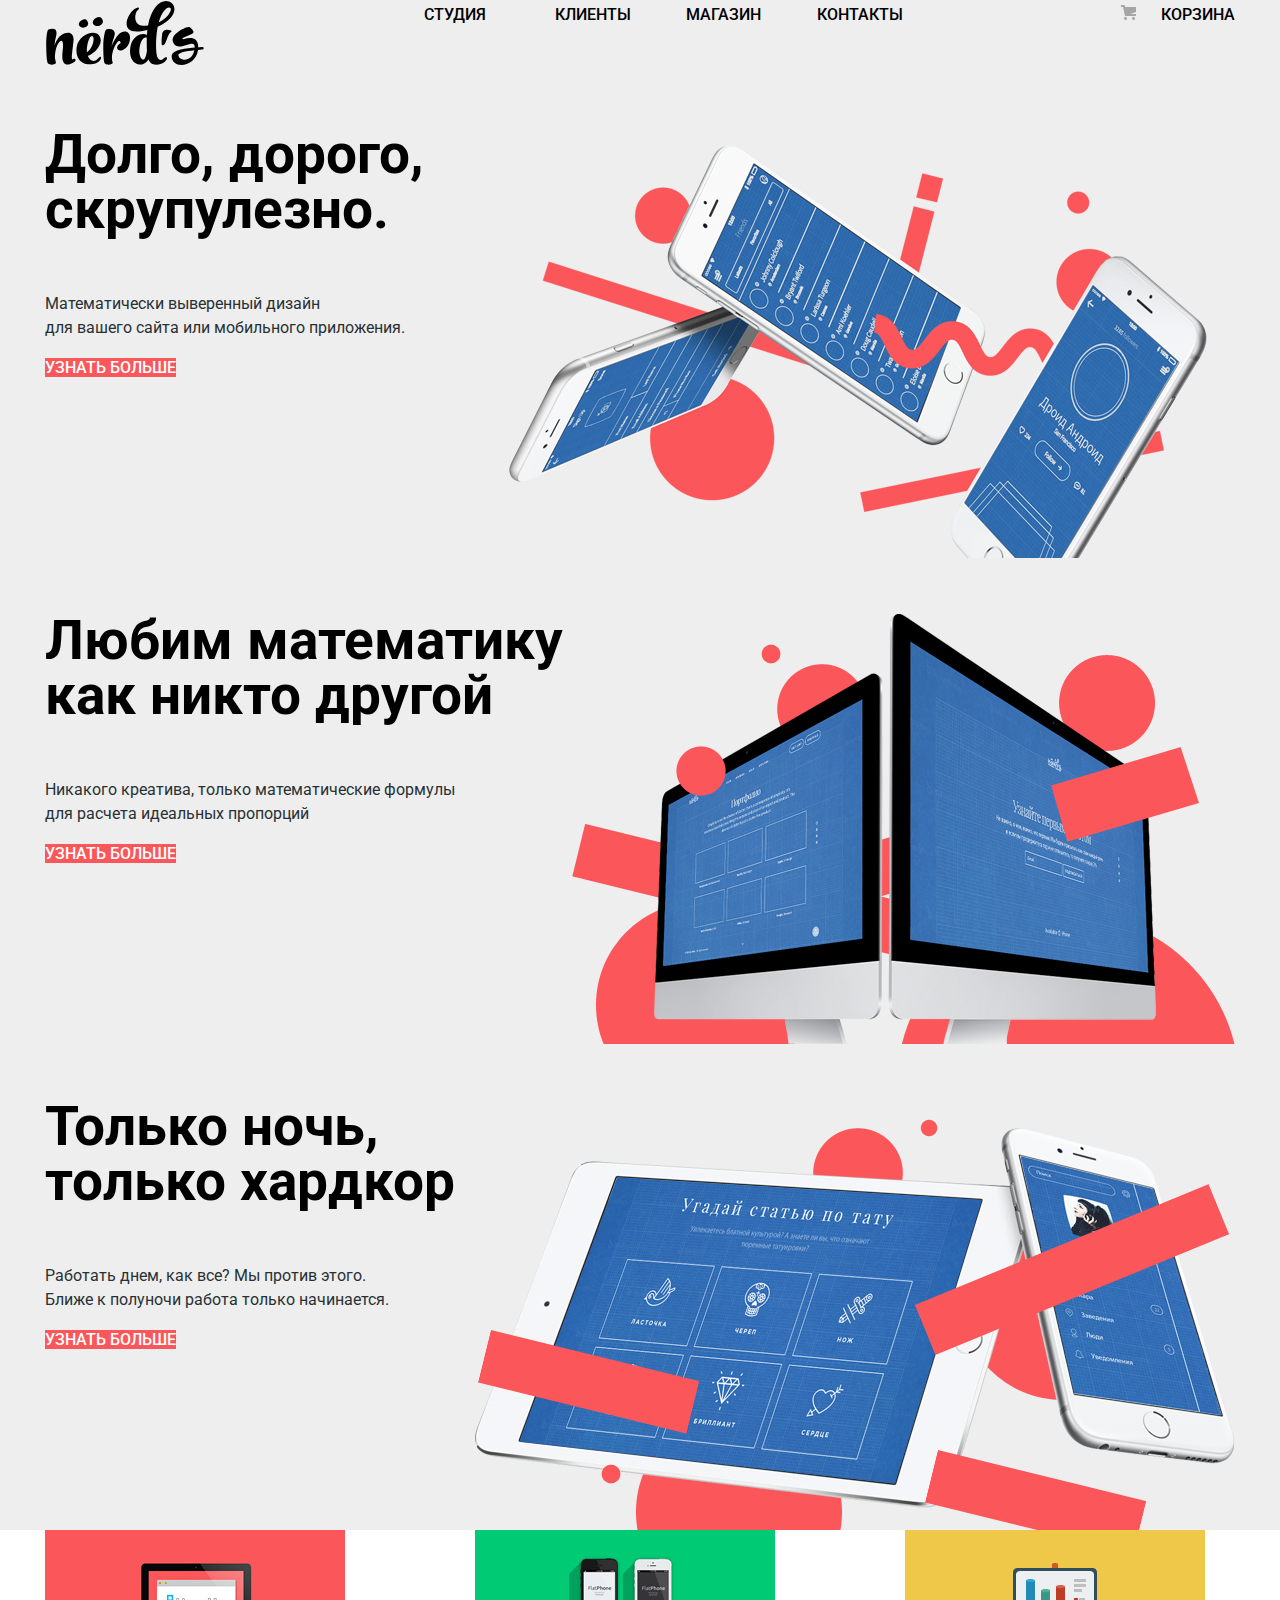
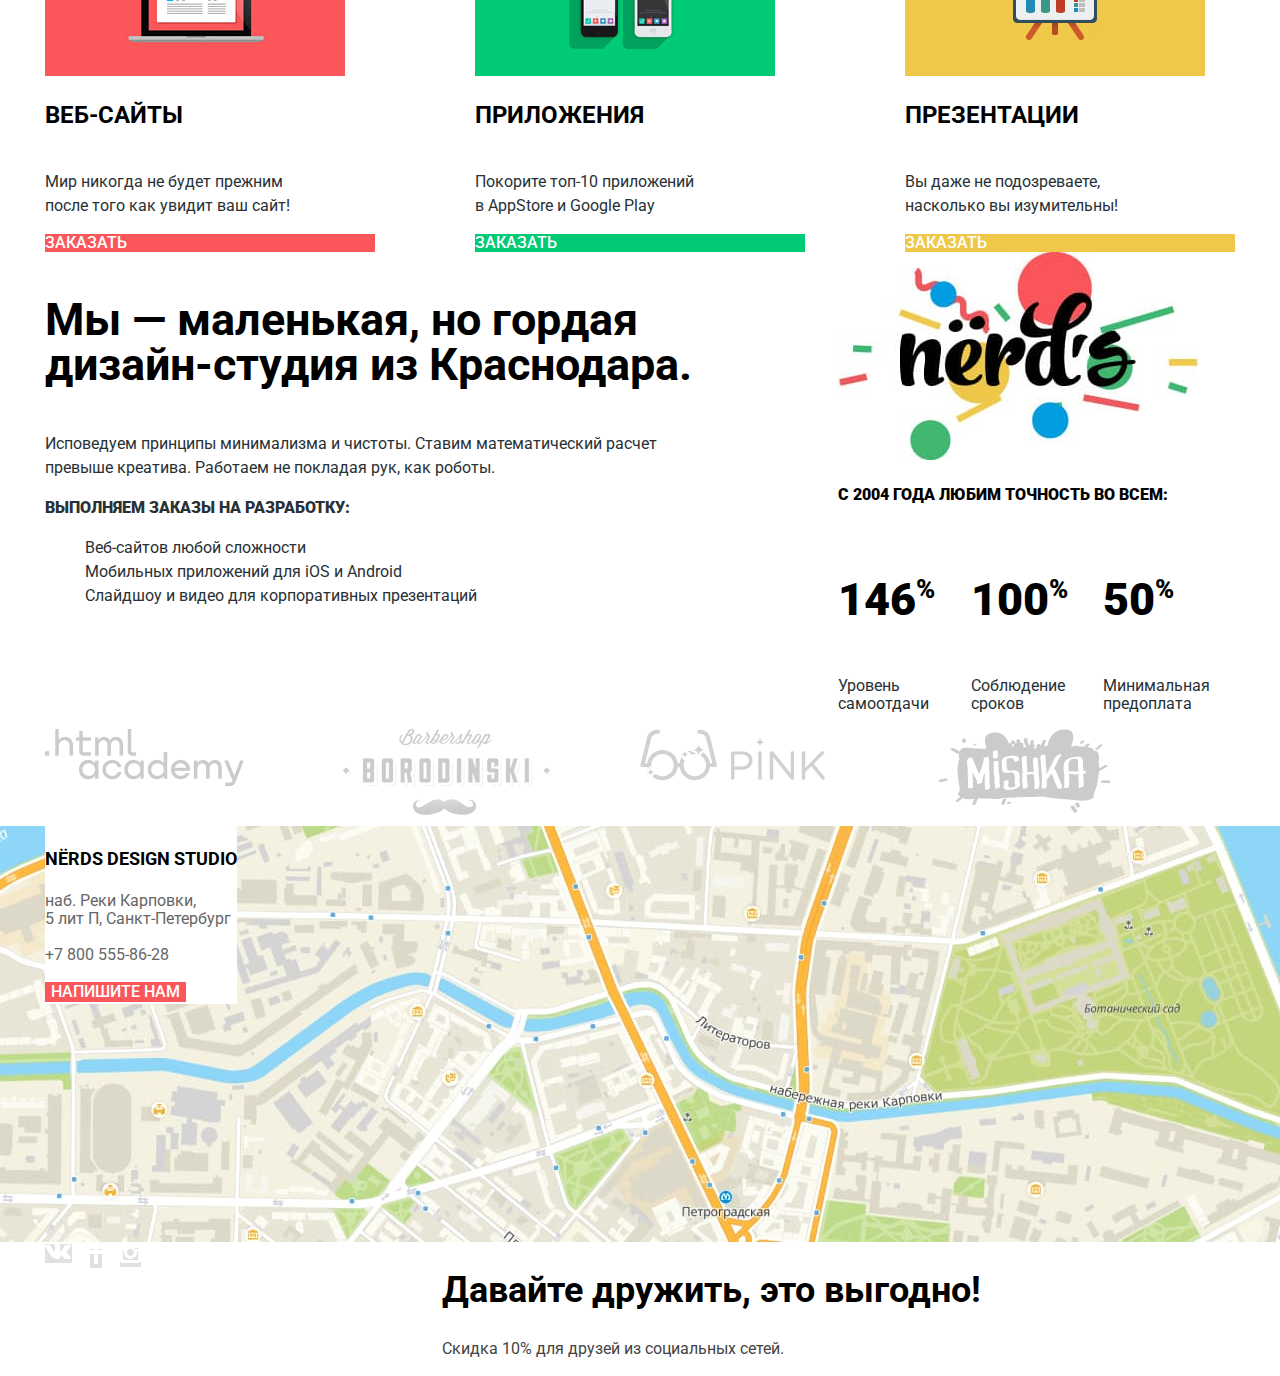
==== commit 9e31af16: "добавил сетку для index.html на flex layout" ====
--- a/index.html
+++ b/index.html
@@ -29,7 +29,7 @@
             <li><a class="header-nav-link" href="#">Контакты</a></li>
           </ul>
         </nav>
-        <a class="header-nav-link" href="#"><img src="img/icons/cart-icon.svg" width="15" height="15"
+        <a class="header-nav-link" href="#"><img class="header-icon" src="img/icons/cart-icon.svg" width="15" height="15"
             alt="Корзина">Корзина</a>
       </div>
       <ul class="slider">
@@ -63,23 +63,23 @@
     <section class="services container">
       <h2 class="visually-hidden">Услуги</h2>
       <ul class="services-list">
-        <li>
+        <li class="services-item">
           <h3 class="services-subtitle">Веб-сайты</h3>
           <p>Мир никогда не будет прежним <br>после того как увидит ваш сайт!</p>
           <a class="button-accent-1 button" href="#">Заказать</a>
-          <img src="img/features/sites.png" width="300" height="146" alt="Компьютер на одноцветном фоне.">
+          <img class="services-img" src="img/features/sites.png" width="300" height="146" alt="Компьютер на одноцветном фоне.">
         </li>
-        <li>
+        <li class="services-item">
           <h3 class="services-subtitle">Приложения</h3>
           <p>Покорите топ-10 приложений <br>в AppStore и Google Play</p>
           <a class="button-accent-2 button" href="#">Заказать</a>
-          <img src="img/features/phones.png" width="300" height="146" alt="Два телефона на одноцветном фоне.">
+          <img class="services-img" src="img/features/phones.png" width="300" height="146" alt="Два телефона на одноцветном фоне.">
         </li>
-        <li>
+        <li class="services-item">
           <h3 class="services-subtitle">Презентации</h3>
           <p>Вы даже не подозреваете, <br>насколько вы изумительны!</p>
           <a class="button-accent-3 button" href="#">Заказать</a>
-          <img src="img/features/presentations.png" width="300" height="146"
+          <img class="services-img" src="img/features/presentations.png" width="300" height="146"
             alt="Доска с презентацией на одноцветном фоне.">
         </li>
       </ul>
@@ -162,13 +162,13 @@
       <div>
         <h2 class="visually-hidden">Социальные сети</h2>
         <ul class="social-list">
-          <li>
+          <li class="social-item">
             <a class="social-icon" href="#"><img src="img/icons/vk-icon.svg" width="27" height="15" alt="Вконтакте"></a>
           </li>
-          <li>
+          <li class="social-item">
             <a class="social-icon" href="#"><img src="img/icons/fb-icon.svg" width="12" height="22" alt="Фейсбук"></a>
           </li>
-          <li>
+          <li class="social-item">
             <a class="social-icon" href="#"><img src="img/icons/insta-icon.svg" width="21" height="21"
                 alt="Инстаграм"></a>
           </li>
--- a/css/style.css
+++ b/css/style.css
@@ -154,14 +154,23 @@
   margin: 0;
   padding: 0;
   list-style: none;
+  display: grid;
+  grid-template-columns: repeat(4, 1fr);
+  grid-column-gap: 45px;
 }
 
 .header-nav-link {
+  display: flex;
+  align-items: baseline;
   line-height: 30px;
   font-weight: 500;
   text-decoration: none;
   text-transform: uppercase;
   color: var(--text-bold-color);
+}
+
+.header-icon {
+  margin-right: 25px;
 }
 
 .header-nav-link:hover {
@@ -218,7 +227,16 @@
   grid-template-columns: 1fr 1fr 1fr;
   margin: 0;
   padding: 0;
-  column-gap: 100px;
+  grid-column-gap: 100px;
+}
+
+.services-item {
+  display: grid;
+  flex-direction: column;
+}
+
+.services-img {
+  order: -1;
 }
 
 /* about */
@@ -344,10 +362,21 @@
   margin: 0;
   padding: 0;
   list-style: none;
+  display: flex;
+  flex-wrap: wrap;
 }
 
 .social-icon {
   background: linear-gradient(0deg, var(--social-gradient1-color), var(--social-gradient1-color)), var(--social-gradient2-color);
+  margin-right: 9px;
+}
+
+.social-item {
+  margin-right: 9px;
+}
+
+.social-item:last-child {
+  margin-right: 0px;
 }
 
 .social-icon:hover {
@@ -378,11 +407,17 @@
 
 /* shop */
 
+.shop-wrapper {
+  display: grid;
+  grid-template-columns: 4fr 8fr;
+}
+
 .shop-title {
   font-weight: 500;
   font-size: 55px;
   line-height: 55px;
   color: var(--text-bold-color);
+  text-align: center;
 }
 
 .shop-subtitle {
@@ -393,6 +428,15 @@
   text-transform: uppercase;
 }
 
+.shop-list {
+  display: grid;
+  margin: 0;
+  padding: 0;
+  grid-template-columns: 1fr 1fr;
+  grid-column-gap: 42px;
+  grid-row-gap: 30px;
+}
+
 .filter-grid, .filter-range, .filter-features {
   border: none;
 }
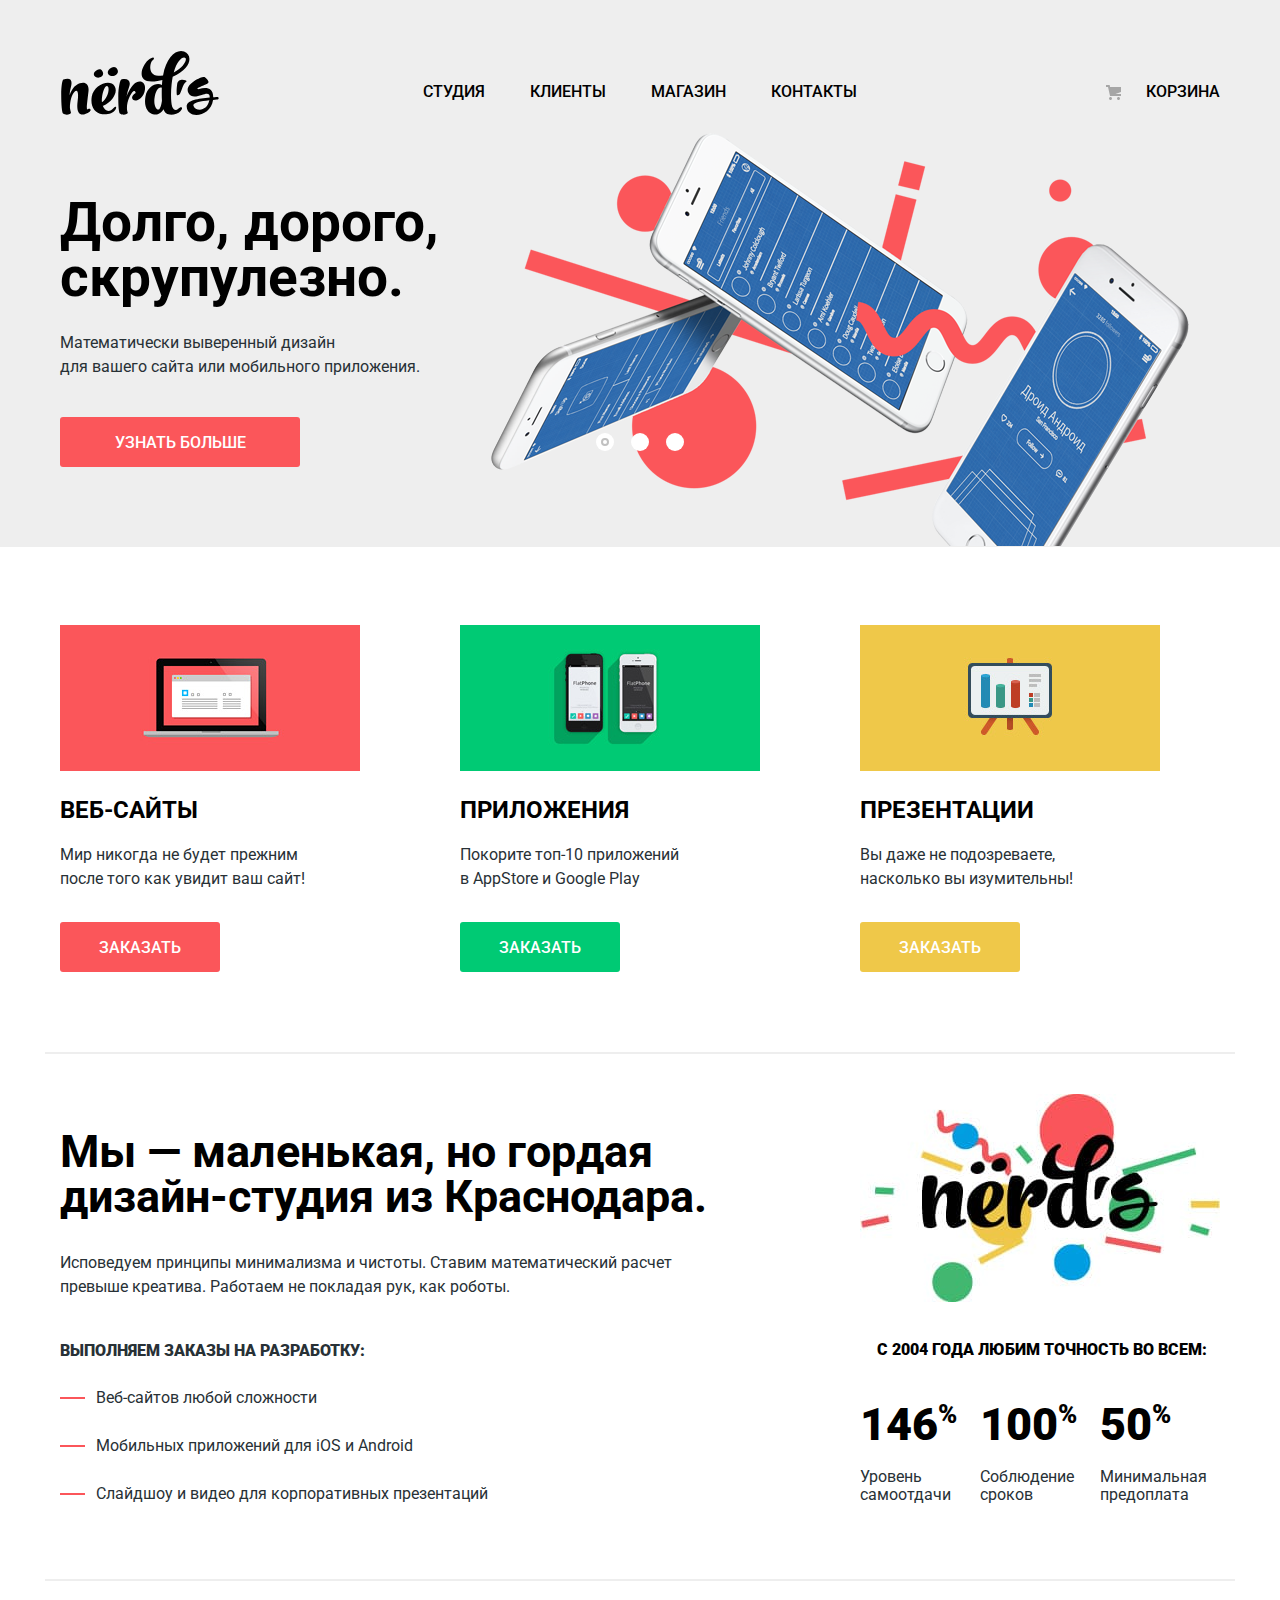
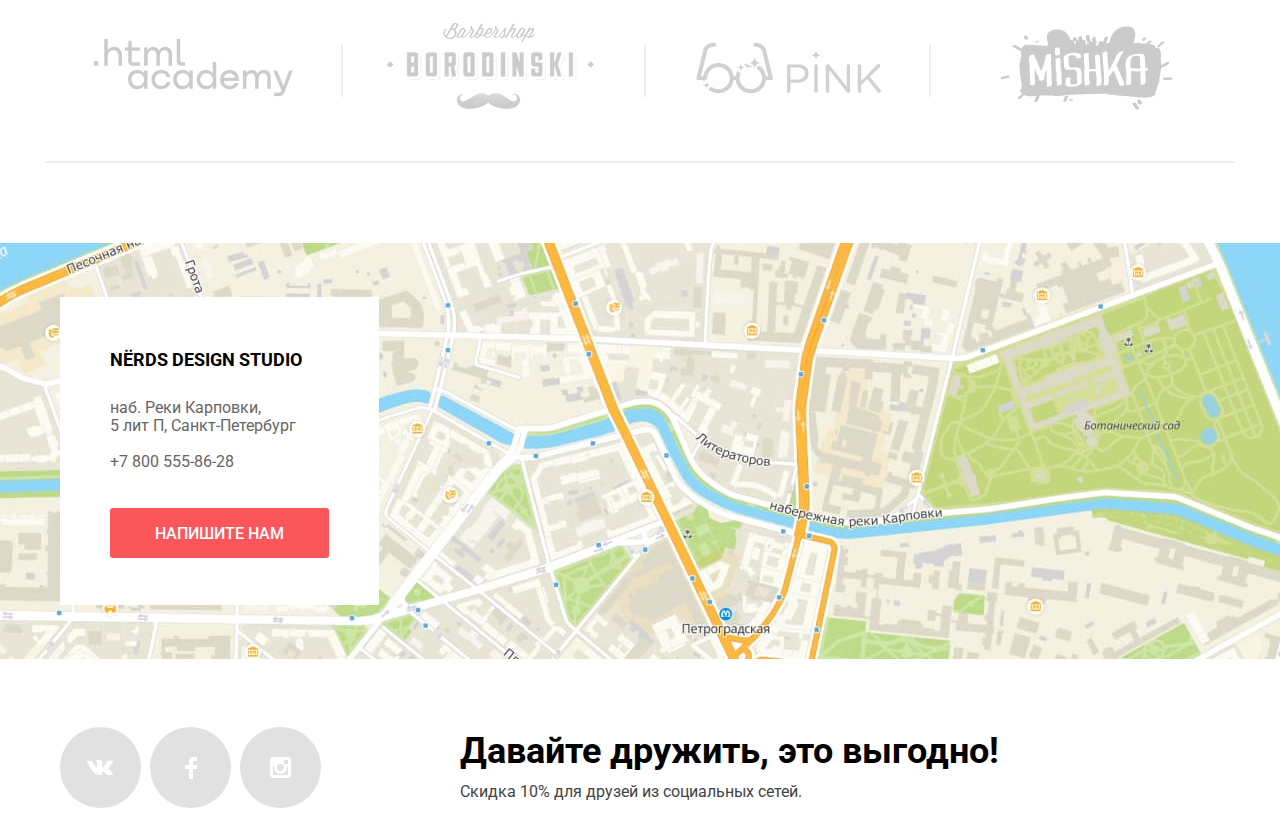
==== commit f7955189: "Стилизовал декоративные элементы главной страницы" ====
--- a/index.html
+++ b/index.html
@@ -1,5 +1,5 @@
 <!DOCTYPE html>
-<html lang="ru">
+<html class="html" lang="ru">
 
 <head>
   <meta charset="utf-8">
@@ -29,33 +29,44 @@
             <li><a class="header-nav-link" href="#">Контакты</a></li>
           </ul>
         </nav>
-        <a class="header-nav-link" href="#"><img class="header-icon" src="img/icons/cart-icon.svg" width="15" height="15"
-            alt="Корзина">Корзина</a>
+        <ul class="header-user-nav">
+          <li>
+            <a class="header-nav-link" href="#"><img class="header-icon" src="img/icons/cart-icon.svg" width="15" height="15"
+                alt="Корзина">Корзина</a>
+          </li>
+        </ul>
       </div>
-      <ul class="slider">
-        <li class="slider-item">
-          <p class="slider-title"><b>Долго, дорого,<br> скрупулезно.</b></p>
-          <p class="slider-text">Математически выверенный дизайн <br>для вашего сайта или мобильного приложения.</p>
-          <a class="button-accent-1 button" href="#">УЗНАТЬ БОЛЬШЕ</a>
-          <img class="slider-img" src="img/slider/slide1.png" width="760" height="431"
-            alt="Три мобильных телефона на фоне абстрактых фигур.">
-        </li>
-        <li class="slider-item">
-          <p class="slider-title"><b>Любим математику <br>как никто другой</b></p>
-          <p>Никакого креатива, только математические формулы <br>для расчета идеальных пропорций</p>
-          <a class="button-accent-1 button" href="#">УЗНАТЬ БОЛЬШЕ</a>
-          <img class="slider-img" src="img/slider/slide2.png" width="760" height="431"
-            alt="Два десктопных компьютера на фоне абстрактных фигур.">
-        </li>
-        <li class="slider-item">
-          <p class="slider-title"><b>Только ночь, <br>только хардкор</b></p>
-          <p>Работать днем, как все? Мы против этого. <br>Ближе к полуночи работа только начинается.
-          </p>
-          <a class="button-accent-1 button" href="#">УЗНАТЬ БОЛЬШЕ</a>
-          <img class="slider-img" src="img/slider/slide3.png" width="760" height="431"
-            alt="Мобильный телефон и планшет на фоне абстрактных фигур.">
-        </li>
-      </ul>
+      <div class="slider">
+        <ul class="slider-list">
+          <li class="slider-item slide slide-current">
+            <p class="slider-title"><b>Долго, дорого,<br> скрупулезно.</b></p>
+            <p class="slider-text">Математически выверенный дизайн <br>для вашего сайта или мобильного приложения.</p>
+            <a class="slider-button button-accent-1 button" href="#">УЗНАТЬ БОЛЬШЕ</a>
+            <img class="slider-img" src="img/slider/slide1.png" width="760" height="431"
+              alt="Три мобильных телефона на фоне абстрактых фигур.">
+          </li>
+          <li class="slider-item slide">
+            <p class="slider-title"><b>Любим математику <br>как никто другой</b></p>
+            <p>Никакого креатива, только математические формулы <br>для расчета идеальных пропорций</p>
+            <a class="slider-button button-accent-1 button" href="#">УЗНАТЬ БОЛЬШЕ</a>
+            <img class="slider-img" src="img/slider/slide2.png" width="760" height="431"
+              alt="Два десктопных компьютера на фоне абстрактных фигур.">
+          </li>
+          <li class="slider-item slide">
+            <p class="slider-title"><b>Только ночь, <br>только хардкор</b></p>
+            <p>Работать днем, как все? Мы против этого. <br>Ближе к полуночи работа только начинается.
+            </p>
+            <a class="slider-button button-accent-1 button" href="#">УЗНАТЬ БОЛЬШЕ</a>
+            <img class="slider-img" src="img/slider/slide3.png" width="760" height="431"
+              alt="Мобильный телефон и планшет на фоне абстрактных фигур.">
+          </li>
+        </ul>
+        <div class="slider-controls">
+          <button class="slider-controls-current" type="button"><span class="visually-hidden">Первый слайд</span></button>
+          <button type="button"><span class="visually-hidden">Второй слайд</span></button>
+          <button type="button"><span class="visually-hidden">Третий слайд</span></button>
+        </div>
+      </div>
     </div>
   </header>
   <main>
@@ -65,20 +76,20 @@
       <ul class="services-list">
         <li class="services-item">
           <h3 class="services-subtitle">Веб-сайты</h3>
-          <p>Мир никогда не будет прежним <br>после того как увидит ваш сайт!</p>
-          <a class="button-accent-1 button" href="#">Заказать</a>
+          <p class="services-text">Мир никогда не будет прежним <br>после того как увидит ваш сайт!</p>
+          <a class="services-button button-accent-1 button" href="#">Заказать</a>
           <img class="services-img" src="img/features/sites.png" width="300" height="146" alt="Компьютер на одноцветном фоне.">
         </li>
         <li class="services-item">
           <h3 class="services-subtitle">Приложения</h3>
-          <p>Покорите топ-10 приложений <br>в AppStore и Google Play</p>
-          <a class="button-accent-2 button" href="#">Заказать</a>
+          <p class="services-text">Покорите топ-10 приложений <br>в AppStore и Google Play</p>
+          <a class="services-button button-accent-2 button" href="#">Заказать</a>
           <img class="services-img" src="img/features/phones.png" width="300" height="146" alt="Два телефона на одноцветном фоне.">
         </li>
         <li class="services-item">
           <h3 class="services-subtitle">Презентации</h3>
-          <p>Вы даже не подозреваете, <br>насколько вы изумительны!</p>
-          <a class="button-accent-3 button" href="#">Заказать</a>
+          <p class="services-text">Вы даже не подозреваете, <br>насколько вы изумительны!</p>
+          <a class="services-button button-accent-3 button" href="#">Заказать</a>
           <img class="services-img" src="img/features/presentations.png" width="300" height="146"
             alt="Доска с презентацией на одноцветном фоне.">
         </li>
@@ -89,7 +100,7 @@
         <div class="about-item">
           <h2 class="visually-hidden">О компании</h2>
           <p class="about-title"><b>Мы — маленькая, но гордая <br>дизайн-студия из Краснодара.</b></p>
-          <p>Исповедуем принципы минимализма и чистоты. Ставим математический расчет <br>превыше креатива. Работаем не
+          <p class="about-text">Исповедуем принципы минимализма и чистоты. Ставим математический расчет <br>превыше креатива. Работаем не
             покладая рук, как роботы.</p>
           <p class="about-subtitle"><b>Выполняем заказы на разработку:</b></p>
           <ul class="about-list">
@@ -99,7 +110,7 @@
           </ul>
         </div>
         <div class="about-item">
-          <img src="img/nerds-color.jpg" width="360" height="208" alt="цветной логотип студии «Нердс».">
+          <img class="about-img" src="img/nerds-color.jpg" width="360" height="208" alt="цветной логотип студии «Нердс».">
           <p class="about-numbers-title"><b>с 2004 года Любим точность во всем:</b></p>
           <ul class="about-numbers-list">
             <li>
@@ -121,23 +132,23 @@
     <section class="clients container">
       <h2 class="visually-hidden">Клиенты</h2>
       <ul class="clients-list">
-        <li class="client-logo">
+        <li class="client-item">
           <a href="#">
-            <img src="img/logo/htmlacademy.png" width="199" height="58" alt="Логотип компании «Html academy».">
+            <img class="client-logo" src="img/logo/htmlacademy.png" width="199" height="58" alt="Логотип компании «Html academy».">
           </a>
         </li>
-        <li class="client-logo">
+        <li class="client-item">
           <a href="#">
-            <img src="img/logo/borodinski.png" width="209" height="90" alt="Логотип компании «Барбершоп Бородинский».">
+            <img class="client-logo" src="img/logo/borodinski.png" width="209" height="90" alt="Логотип компании «Барбершоп Бородинский».">
           </a>
         </li>
-        <li class="client-logo">
+        <li class="client-item">
           <a href="#">
-            <img src="img/logo/pink.png" width="185" height="52" alt="Логотип компании «Pink».">
+            <img class="client-logo" src="img/logo/pink.png" width="185" height="52" alt="Логотип компании «Pink».">
           </a>
         </li>
-        <li class="client-logo">
-          <a href="#">
+        <li class="client-item">
+          <a class="client-logo" href="#">
             <img src="img/logo/mishka.png" width="173" height="84" alt="Логотип компании «Mishka».">
           </a>
         </li>
@@ -152,7 +163,7 @@
           <h3 class="contacts-title">NЁRDS DESIGN STUDIO</h3>
           <p class="contacts-text">наб. Реки Карповки, <br>5 лит П, Санкт-Петербург<br><br><a class="contacts-phone"
               href="tel:+78005558628">+7 800 555-86-28</a></p>
-          <button class="button-accent-1 button" type="button">Напишите нам</button>
+          <button class="contacts-button button-accent-1 button" type="button">Напишите нам</button>
         </article>
       </div>
       <img class="contacts-map" src="img/map.jpg" width="1440" height="416"
--- a/css/style.css
+++ b/css/style.css
@@ -24,9 +24,19 @@
   --button-submit-active-bg-color: #D5D5D5;
   --button-submit-current-bg-color: rgba(0, 0, 0, 0.0001);
   --button-submit-border-color: #DBDBDB;
+  --slider-controls-color: #C1C1C1;
+}
+
+html {
+  box-sizing: border-box;
+}
+
+*, *:before, *:after {
+  box-sizing: inherit;
 }
 
 .page {
+  box-sizing: border-box;
   font-family: "Roboto", "Arial", sans-serif;
   font-size: 16px;
   line-height: 24px;
@@ -47,6 +57,7 @@
 }
 
 .container {
+  position: relative;
   width: 1190px;
   margin: 0 auto;
   padding: 0 15px;
@@ -61,6 +72,10 @@
   font-weight: 500;
   line-height: 18px;
   border: none;
+  padding: 17px 0 15px;
+  border-radius: 3px;
+  display: block;
+  text-align: center;
 }
 
 .button:active {
@@ -131,11 +146,14 @@
 
 .header {
   background-color: var(--basic-bg-color);
+  padding-bottom: 80px;
+  margin-bottom: 78px;
 }
 
 .header-container {
   display: grid;
-  grid-template-columns: min-content 1fr min-content;
+  grid-template-columns: 1fr 1fr 1fr;
+  padding-top: 50px;
 }
 
 .header-logo:hover {
@@ -148,6 +166,7 @@
 
 .header-nav {
   justify-self: center;
+  padding-top: 27px;
 }
 
 .header-nav-container {
@@ -155,13 +174,25 @@
   padding: 0;
   list-style: none;
   display: grid;
-  grid-template-columns: repeat(4, 1fr);
+  grid-template-columns: repeat(4, min-content);
   grid-column-gap: 45px;
+}
+
+.header-nav-container li {
+  display: block;
+}
+
+.header-user-nav {
+  margin: 0;
+  padding: 0;
+  list-style: none;
+  justify-self: flex-end;
+  padding-top: 27px;
 }
 
 .header-nav-link {
   display: flex;
-  align-items: baseline;
+  align-items: center;
   line-height: 30px;
   font-weight: 500;
   text-decoration: none;
@@ -188,20 +219,74 @@
 /* slider */
 
 .slider {
-  margin: 0;
-  padding: 0;
-  list-style: none;
+  padding-top: 18px;
+}
+
+.slider-list {
+  position: relative;
+  margin: 0;
+  padding: 0;
+  list-style: none;
+}
+
+.slider-controls {
+  position: absolute;
+  bottom: 16px;
+  right: 50%;
+  transform: translateX(50%);
+  justify-content: center;
+  display: flex;
+  flex-wrap: wrap;
+}
+
+.slider-controls button {
+  position: relative;
+  padding: 0;
+  width: 18px;
+  height: 18px;
+  border: none;
+  background-color: var(--text-button-color);
+  border-radius: 50%;
+  margin-right: 17px;
+  cursor: pointer;
+}
+
+.slider-controls button:last-child {
+  margin-right: 0;
+}
+
+.slider-controls-current::after {
+  content: "";
+  position: absolute;
+  background-color: var(--text-button-color);
+  width: 8px;
+  height: 8px;
+  border: 2px solid var(--slider-controls-color);
+  border-radius: 50%;
+  top: 5px;
+  left: 5px;
+}
+
+.slider-button {
+  width: 240px;
 }
 
 .slider-item {
   position: relative;
-  height: 431px;
+}
+
+.slide {
+  display: none;
+}
+
+.slide-current {
+  display: block;
 }
 
 .slider-img {
   position: absolute;
-  top: 0;
-  right: 0;
+  top: -80px;
+  right: 3px;
 }
 
 .slider-title {
@@ -209,14 +294,26 @@
   line-height: 55px;
   font-weight: 500;
   color: var(--text-bold-color);
+  margin-bottom: 26px;
+}
+
+.slider-text {
+  margin-bottom: 38px;
 }
 
 /* services */
+
+.services {
+  margin-bottom: 30px;
+  padding-bottom: 80px;
+  border-bottom: 2px solid var(--basic-bg-color);
+}
 
 .services-subtitle {
   font-size: 24px;
   font-weight: 700;
   line-height: 30px;
+  margin-bottom: 2px;
   color: var(--text-bold-color);
   text-transform: uppercase;
 }
@@ -227,23 +324,36 @@
   grid-template-columns: 1fr 1fr 1fr;
   margin: 0;
   padding: 0;
-  grid-column-gap: 100px;
+  grid-column-gap: 40px;
 }
 
 .services-item {
   display: grid;
   flex-direction: column;
+}
+
+.services-text {
+  margin-bottom: 31px;
 }
 
 .services-img {
   order: -1;
 }
 
+.services-button {
+  width: 160px;
+}
+
 /* about */
 
+.about {
+  margin-bottom: 49px;
+}
+
 .about-wrapper {
   display: grid;
   grid-template-columns: 8fr 4fr;
+  grid-column-gap: 80px;
 }
 
 .about-title {
@@ -251,15 +361,43 @@
   line-height: 45px;
   font-weight: 500;
   color: var(--text-bold-color);
+  margin-bottom: 32px;
 }
 
 .about-list {
-  list-style: none;
+  margin-left: 36px;
+  padding: 0;
+  list-style: none;
+}
+
+.about-list li {
+  position: relative;
+  margin-bottom: 24px;
+}
+
+.about-list li::before {
+  position: absolute;
+  content: "";
+  background-color: var(--accent1-color);
+  width: 25px;
+  height: 2px;
+  top: 11px;
+  left: -36px;
+}
+
+.about-item img {
+  margin-top: 10px;
+  margin-bottom: 13px;
+}
+
+.about-text {
+  margin-bottom: 40px;
 }
 
 .about-subtitle {
   font-weight: 700;
   text-transform: uppercase;
+  margin-bottom: 23px;
 }
 
 .about-numbers-list {
@@ -274,6 +412,8 @@
   font-weight: 700;
   color: var(--text-bold-color);
   text-transform: uppercase;
+  margin-left: 17px;
+  margin-bottom: -14px;
 }
 
 .about-numbers {
@@ -282,6 +422,7 @@
   line-height: 64px;
   color: var(--text-bold-color);
   grid-area: number;
+  margin-bottom: -5px;
 }
 
 .about-percent {
@@ -297,12 +438,44 @@
 
 /* clients */
 
+.clients {
+  border-top: 2px solid var(--basic-bg-color);
+  border-bottom: 2px solid var(--basic-bg-color);
+  margin-bottom: 80px;
+}
+
 .clients-list {
   margin: 0;
   padding: 0;
   list-style: none;
   display: grid;
-  grid-template-columns: 1fr 1fr 1fr 1fr;
+  grid-template-columns: repeat(4, 1fr);
+  grid-column-gap: 30px;
+}
+
+
+.client-item {
+  position: relative;
+  height: 180px;
+  justify-self: center;
+  display: flex;
+  flex-direction: column;
+  justify-content: center;
+}
+
+.client-item::after {
+  content: "";
+  position: absolute;
+  width: 2px;
+  height: 52px;
+  right: -50px;
+  bottom: 50%;
+  transform: translateY(50%);
+  background-color: var(--basic-bg-color);
+}
+
+.client-item:last-child:after {
+  content: none;
 }
 
 .client-logo {
@@ -318,10 +491,18 @@
 }
 
 /* contacts */
+
+.contacts {
+  margin-bottom: 68px;
+}
 
 .contacts-card {
   position: absolute;
   background-color: var(--text-button-color);
+  width: 319px;
+  height: 308px;
+  padding: 30px 50px 0px;
+  top: 54px;
 }
 
 .contacts-map {
@@ -334,12 +515,14 @@
   text-transform: uppercase;
   line-height: 30px;
   color: var(--text-bold-color);
+  margin-bottom: 24px;
 }
 
 .contacts-text {
   font-size: 16px;
   line-height: 18px;
   color: var(--text-contacts-color);
+  margin-bottom: 37px;
 }
 
 .contacts-phone {
@@ -349,6 +532,7 @@
 
 .contacts-button {
   border: none;
+  width: 219px;
 }
 
 /* social */
@@ -356,6 +540,7 @@
 .social {
   display: grid;
   grid-template-columns: 4fr 8fr;
+  grid-column-gap: 20px;
 }
 
 .social-list {
@@ -368,7 +553,13 @@
 
 .social-icon {
   background: linear-gradient(0deg, var(--social-gradient1-color), var(--social-gradient1-color)), var(--social-gradient2-color);
-  margin-right: 9px;
+  width: 81px;
+  height: 81px;
+  display: block;
+  display: flex;
+  align-items: center;
+  justify-content: center;
+  border-radius: 50%;
 }
 
 .social-item {
@@ -397,6 +588,8 @@
   font-size: 36px;
   line-height: 36px;
   color: var(--text-bold-color);
+  margin-top: 6px;
+  margin-bottom: -4px;
 }
 
 .social-text {
@@ -465,8 +658,27 @@
   line-height: 20px;
 }
 
+.shop-menu {
+  display: grid;
+  grid-template-columns: 1fr 1fr;
+  grid-column-gap: 42px;
+}
+
 .shop-sort-list {
-  list-style: none;
+  margin: 0;
+  padding: 0;
+  display: flex;
+  flex-wrap: wrap;
+  align-items: center;
+  list-style: none;
+}
+
+.shop-sort-item {
+  margin-right: 26px;
+}
+
+.shop-sort-item:last-child {
+  margin-right: 0;
 }
 
 .shop-sort-link {
@@ -490,5 +702,17 @@
 }
 
 .pagination-list {
-  list-style: none;
-}
+  margin: 0;
+  padding: 0;
+  display: flex;
+  flex-wrap: wrap;
+  list-style: none;
+}
+
+.pagination-item {
+  margin-right: 11px;
+}
+
+.pagination-item:last-child {
+  margin-right: 0;
+}
